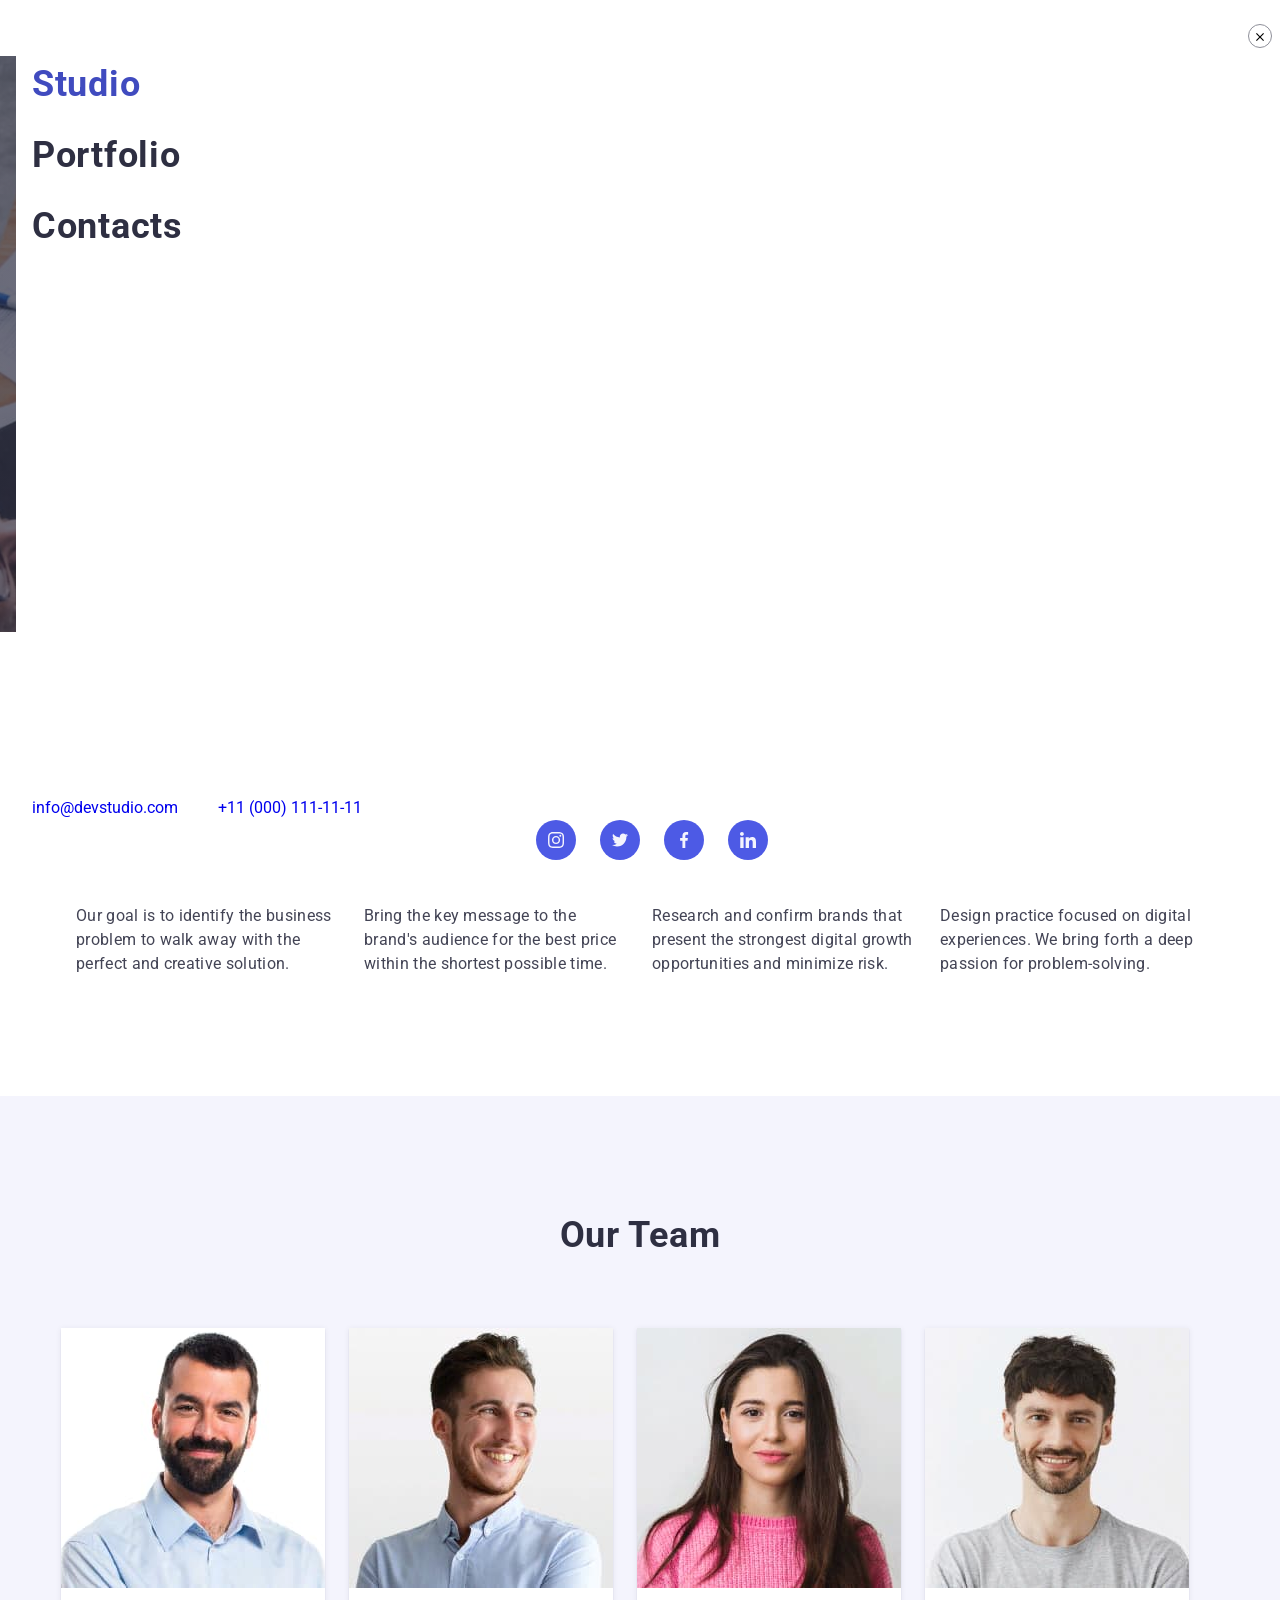
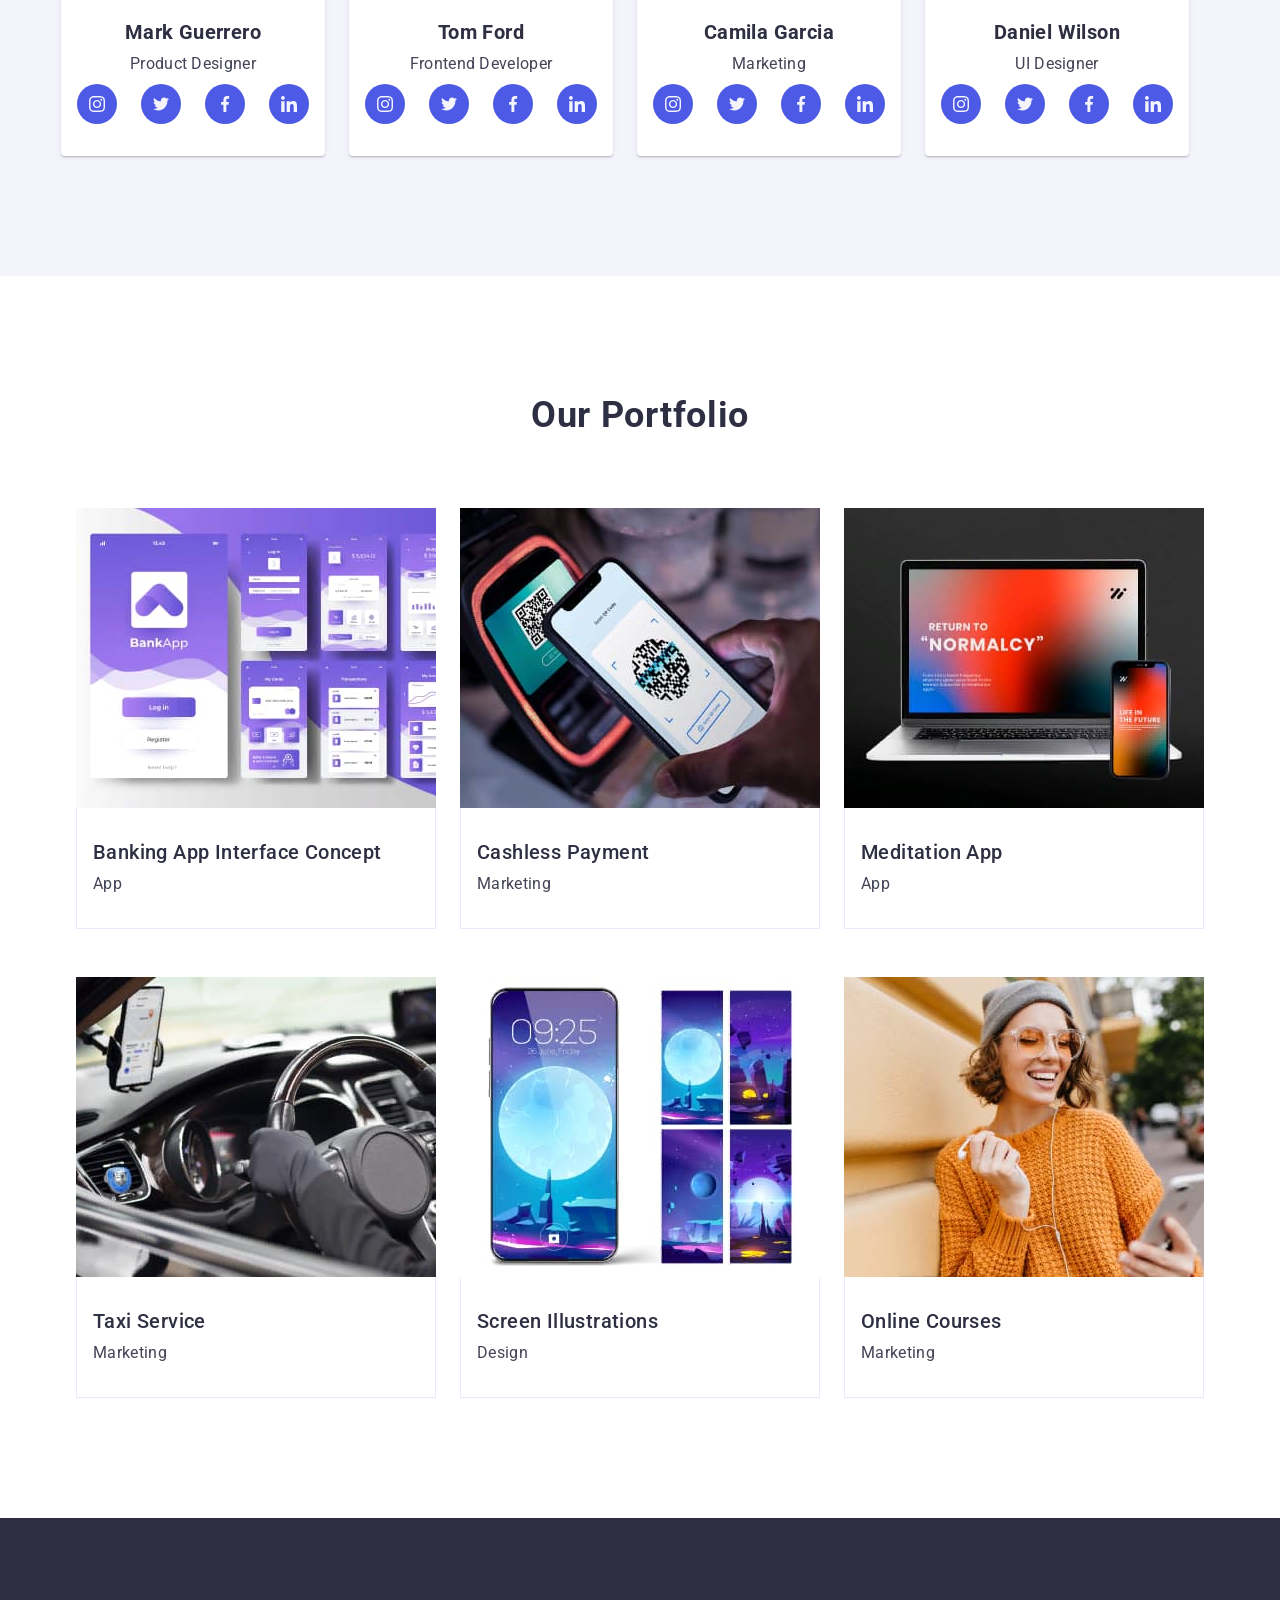
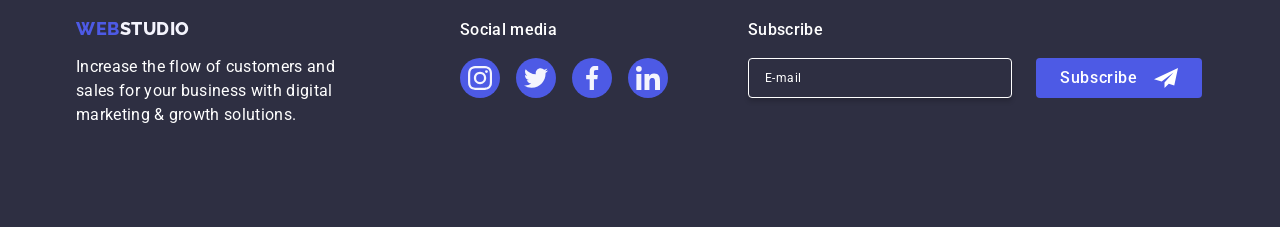
==== index.html @ 40359cd7 "18" ====
<!DOCTYPE html>
<html lang="en">

<head>
  <meta charset="UTF-8" />
  <meta http-equiv="X-UA-Compatible" content="IE=edge" />
  <meta name="viewport" content="width=device-width, initial-scale=1.0" />
  <link rel="preconnect" href="https://fonts.googleapis.com" />
  <link rel="preconnect" href="https://fonts.gstatic.com" crossorigin />
  <link
    href="https://fonts.googleapis.com/css2?family=DM+Sans:ital,wght@0,500;1,500&family=Montserrat:wght@400;700&family=Raleway:wght@800&family=Roboto:wght@400;500;700;900&display=swap"
    rel="stylesheet" />

  <title>Document</title>
  <link rel="stylesheet"
    href="https://cdnjs.cloudflare.com/ajax/libs/modern-normalize/2.0.0/modern-normalize.min.css" />
  <link rel="stylesheet" href="./css/styles.css" />
</head>

<body>
  <header class="header">
      <div class="container header-container">
        <nav class="header-naw">
          <a class="logo-link link" href="./index.html"
            >Web<span class="accent">Studio</span></a
          >
          <ul class="header-list">
            <li class="header-item">
              <a class="header-link link curent" href="./index.html">Studio</a>
            </li>
            <li class="header-item">
              <a class="header-link link" href="#portfolio">Portfolio</a>
            </li>
            <li class="header-item">
              <a class="header-link link" href="">Contacts</a>
            </li>
          </ul>
        </nav>

        <address class="address">
          <ul class="address-list list">
            <li class="adress-item">
              <a class="address-link link" href="mailto:info@devstudio.com"
                >info@devstudio.com</a
              >
            </li>
            <li class="adress-item">
              <a class="address-link link" href="tel:+110001111111"
                >+11 (000) 111-11-11</a
              >
            </li>
          </ul>
        </address>
        <button class="menu-open" type="button">

        <svg class="menu-open-svg" width="18" height="16">
          <use href="./images/icons.svg#menu"></use>
        </svg>

        </button>
      </div>

      <div class="mob-menu">
        <div class="wrap1">
        <button class="menu-close" type="button">
          <svg class="menu-close-svg" width="8" height="8">
            <use href="./images/icons.svg#icon-close"></use>
          </svg>

      </button>
      <nav>
        <ul class="mob-list">
          <li class="mob-item">
            <a class="mob-link link curent" href="./index.html">Studio</a>
          </li>
          <li class="mob-item">
            <a class="mob-link link" href="#portfolio">Portfolio</a>
          </li>
          <li class="mob-item">
            <a class="mob-link link" href="">Contacts</a>
          </li>
        </ul>
      </nav>
      </div>
      <div class="wrap2">
          <ul class="mob-adress-list list">
            <li class="mob-adress-item">
              <a class="mob-address-link link" href="mailto:info@devstudio.com">info@devstudio.com</a>
            </li>
            <li class="mob-adress-item">
              <a class="mob-address-link link" href="tel:+110001111111">+11 (000) 111-11-11</a>
            </li>
          </ul>
          <ul class="team-list-icon">
            <li class="section-three-item">
              <a class="team-item-icon" href="">
                <svg class="team-icon" width="16" height="16">
                  <use href="./images/icons.svg#instagram"></use>
                </svg>
              </a>
            </li>
            <li class="section-three-item">
              <a class="team-item-icon" href="">
                <svg class="team-icon" width="16" height="16">
                  <use href="./images/icons.svg#twitter"></use>
                </svg>
              </a>
            </li>
            <li class="section-three-item">
              <a class="team-item-icon" href="">
                <svg class="team-icon" width="16" height="16">
                  <use href="./images/icons.svg#facebook"></use>
                </svg>
              </a>
            </li>
            <li class="section-three-item">
              <a class="team-item-icon" href="">
                <svg class="team-icon" width="16" height="16">
                  <use href="./images/icons.svg#linkedin"></use>
                </svg>
              </a>
            </li>
          </ul>
          </div>
    </div>
    </header>

    <main class="page">
  <!-- Section1 -->
  <section class="section-one">
        <div class="container">
          <h1 class="title">Effective Solutions for Your Business</h1>
          <button class="button" type="button" data-modal-open>
            Order Service
          </button>
        </div>
      </section>

  <!-- Section2 -->
  <section class="section-two">
    <div class="flex-section-two container">
      <h2 hidden class="visually-hidden">Options</h2>
      <ul class="page-list list">
        <li class="page-item">
          <div class="div-icon">
            <svg class="page-item-icon" width="64" height="64">
              <use href="./images/icons.svg#antenna"></use>
            </svg>
          </div>
          <h3 class="page-subtitle">Strategy</h3>
          <p class="page-text">
            Our goal is to identify the business problem to walk away with
            the perfect and creative solution.
          </p>
        </li>

        <li class="page-item">
          <div class="div-icon">
            <svg class="page-item-icon" width="64" height="64">
              <use href="./images/icons.svg#clock"></use>
            </svg>
          </div>
          <h3 class="page-subtitle">Punctuality</h3>
          <p class="page-text">
            Bring the key message to the brand's audience for the best price
            within the shortest possible time.
          </p>
        </li>
        <li class="page-item">
          <div class="div-icon">
            <svg class="page-item-icon" width="64" height="64">
              <use href="./images/icons.svg#diagram"></use>
            </svg>
          </div>
          <h3 class="page-subtitle">Diligence</h3>
          <p class="page-text">
            Research and confirm brands that present the strongest digital
            growth opportunities and minimize risk.
          </p>
        </li>
        <li class="page-item">
          <div class="div-icon">
            <svg class="page-item-icon" width="64" height="64">
              <use href="./images/icons.svg#astronaut"></use>
            </svg>
          </div>
          <h3 class="page-subtitle">Technologies</h3>
          <p class="page-text">
            Design practice focused on digital experiences. We bring forth a
            deep passion for problem-solving.
          </p>
        </li>
      </ul>
    </div>
  </section>


  <!-- Section3 -->
  <section class="section-three">
    <div class="container section-three-wrap">
      <h2 class="subtitle">Our Team</h2>
      <ul class="team-list list">
        <li class="team-item">
          <img class="team-img" srcset="./images/main-pages/img4.jpg 1x, ./images/main-pages/img4-2x.jpg 2x" src="./images/main-pages/img4.jpg" alt="Mark Guerrero" width="264" height="260" />
          <div class="section-three-div">
            <h3 class="page-subtitle-three">Mark Guerrero</h3>
            <p class="page-text-three">Product Designer</p>
            <ul class="team-list-icon">
              <li class="section-three-item">
                <a class="team-item-icon" href="">
                  <svg class="team-icon" width="16" height="16">
                    <use href="./images/icons.svg#instagram"></use>
                  </svg>
                </a>
              </li>
              <li class="section-three-item">
                <a class="team-item-icon" href="">
                  <svg class="team-icon" width="16" height="16">
                    <use href="./images/icons.svg#twitter"></use>
                  </svg>
                </a>
              </li>
              <li class="section-three-item">
                <a class="team-item-icon" href="">
                  <svg class="team-icon" width="16" height="16">
                    <use href="./images/icons.svg#facebook"></use>
                  </svg>
                </a>
              </li>
              <li class="section-three-item">
                <a class="team-item-icon" href="">
                  <svg class="team-icon" width="16" height="16">
                    <use href="./images/icons.svg#linkedin"></use>
                  </svg>
                </a>
              </li>
            </ul>
          </div>
        </li>
        <li class="team-item">
          <img class="team-img" srcset="./images/main-pages/img5.jpg 1x, ./images/main-pages/img5-2x.jpg 2x" src="./images/main-pages/img5.jpg" alt="Tom Ford" width="264" height="260" />
          <div class="section-three-div">
            <h3 class="page-subtitle-three">Tom Ford</h3>
            <p class="page-text-three">Frontend Developer</p>
            <ul class="team-list-icon">
              <li class="section-three-item">
                <a class="team-item-icon" href="">
                  <svg class="team-icon" width="16" height="16">
                    <use href="./images/icons.svg#instagram"></use>
                  </svg>
                </a>
              </li>
              <li class="section-three-item">
                <a class="team-item-icon" href="">
                  <svg class="team-icon" width="16" height="16">
                    <use href="./images/icons.svg#twitter"></use>
                  </svg>
                </a>
              </li>
              <li class="section-three-item">
                <a class="team-item-icon" href="">
                  <svg class="team-icon" width="16" height="16">
                    <use href="./images/icons.svg#facebook"></use>
                  </svg>
                </a>
              </li>
              <li class="section-three-item">
                <a class="team-item-icon" href="">
                  <svg class="team-icon" width="16" height="16">
                    <use href="./images/icons.svg#linkedin"></use>
                  </svg>
                </a>
              </li>
            </ul>
          </div>
        </li>
        <li class="team-item">
          <img class="team-img" srcset="./images/main-pages/img6.jpg 1x, ./images/main-pages/img6-2x.jpg 2x" src="./images/main-pages/img6.jpg" alt="Camila Garcia" width="264" height="260" />
          <div class="section-three-div">
            <h3 class="page-subtitle-three">Camila Garcia</h3>
            <p class="page-text-three">Marketing</p>
            <ul class="team-list-icon">
              <li class="section-three-item">
                <a class="team-item-icon" href="">
                  <svg class="team-icon" width="16" height="16">
                    <use href="./images/icons.svg#instagram"></use>
                  </svg>
                </a>
              </li>
              <li class="section-three-item">
                <a class="team-item-icon" href="">
                  <svg class="team-icon" width="16" height="16">
                    <use href="./images/icons.svg#twitter"></use>
                  </svg>
                </a>
              </li>
              <li class="section-three-item">
                <a class="team-item-icon" href="">
                  <svg class="team-icon" width="16" height="16">
                    <use href="./images/icons.svg#facebook"></use>
                  </svg>
                </a>
              </li>
              <li class="section-three-item">
                <a class="team-item-icon" href="">
                  <svg class="team-icon" width="16" height="16">
                    <use href="./images/icons.svg#linkedin"></use>
                  </svg>
                </a>
              </li>
            </ul>
          </div>
        </li>
        <li class="team-item">
          <img class="team-img" srcset="./images/main-pages/img7.jpg 1x, ./images/main-pages/img7-2x.jpg 2x" src="./images/main-pages/img7.jpg" alt="Daniel Wilson" width="264" height="260" />
          <div class="section-three-div">
            <h3 class="page-subtitle-three">Daniel Wilson</h3>
            <p class="page-text-three">UI Designer</p>
            <ul class="team-list-icon">
              <li class="section-three-item">
                <a class="team-item-icon" href="">
                  <svg class="team-icon" width="16" height="16">
                    <use href="./images/icons.svg#instagram"></use>
                  </svg>
                </a>
              </li>
              <li class="section-three-item">
                <a class="team-item-icon" href="">
                  <svg class="team-icon" width="16" height="16">
                    <use href="./images/icons.svg#twitter"></use>
                  </svg>
                </a>
              </li>
              <li class="section-three-item">
                <a class="team-item-icon" href="">
                  <svg class="team-icon" width="16" height="16">
                    <use href="./images/icons.svg#facebook"></use>
                  </svg>
                </a>
              </li>
              <li class="section-three-item">
                <a class="team-item-icon" href="">
                  <svg class="team-icon" width="16" height="16">
                    <use href="./images/icons.svg#linkedin"></use>
                  </svg>
                </a>
              </li>
            </ul>
          </div>
        </li>
      </ul>
    </div>
  </section>


  <!-- Section4 -->
  <section id="portfolio" class="section-portfolio">
        <div class="container">
          <h1 class="subtitle">Our Portfolio</h1>
    
      
          <ul class="portfolio-list list">
            <li class="portfolio-item">
              <a class="portfolio-link link" href="">
                <div class="box">
                  <picture>
                    <source media="(min-width: 1158px)" srcset="./images/portfolio/img1.jpg 1x, ./images/portfolio/img1-2x.jpg 2x" />
                    <source media="(min-width: 768px)" srcset="./images/portfolio/img1-tab.jpg 1x, ./images/portfolio/img1-tab-2x.jpg 2x" />
                    <source media="(max-width: 767px)" srcset="./images/portfolio/img1-mob.jpg 1x, ./images/portfolio/img1-mob-2x.jpg 2x" />
                  <img src="./images/portfolio/img1.jpg" alt="BankApp" width="360" />
                  </picture>
                  <p class="overlay-text">
                    14 Stylish and User-Friendly App Design Concepts · Task
                    Manager App · Calorie Tracker App · Exotic Fruit Ecommerce
                    App · Cloud Storage App
                  </p>
                </div>
                <div class="subtitle-text">
                  <h2 class="portfolio-subtitle">
                    Banking App Interface Concept
                  </h2>
                  <p class="portfolio-text">App</p>
                </div>
              </a>
            </li>
      
            <li class="portfolio-item">
              <a class="portfolio-link link" href="">
                <div class="box">
                  <picture>
                    <source media="(min-width: 1158px)" srcset="./images/portfolio/img2.jpg 1x, ./images/portfolio/img2-2x.jpg 2x" />
                    <source media="(min-width: 768px)"
                      srcset="./images/portfolio/img2-tab.jpg 1x, ./images/portfolio/img2-tab-2x.jpg 2x" />
                    <source media="(max-width: 767px)"
                      srcset="./images/portfolio/img2-mob.jpg 1x, ./images/portfolio/img2-mob-2x.jpg 2x" />
                    <img src="./images/portfolio/img2.jpg" alt="Cashless Payment" width="360" />
                  </picture>
                  
      
                  <p class="overlay-text">
                    14 Stylish and User-Friendly App Design Concepts · Task
                    Manager App · Calorie Tracker App · Exotic Fruit Ecommerce
                    App · Cloud Storage App
                  </p>
                </div>
                <div class="subtitle-text">
                  <h2 class="portfolio-subtitle">Cashless Payment</h2>
                  <p class="portfolio-text">Marketing</p>
                </div>
              </a>
            </li>
            <li class="portfolio-item">
              <a class="portfolio-link link" href="">
                <div class="box">
                  <picture>
                    <source media="(min-width: 1158px)" srcset="./images/portfolio/img3.jpg 1x, ./images/portfolio/img3-2x.jpg 2x" />
                    <source media="(min-width: 768px)"
                      srcset="./images/portfolio/img3-tab.jpg 1x, ./images/portfolio/img3-tab-2x.jpg 2x" />
                    <source media="(max-width: 767px)"
                      srcset="./images/portfolio/img3-mob.jpg 1x, ./images/portfolio/img3-mob-2x.jpg 2x" />
                    <img src="./images/portfolio/img3.jpg" alt="Meditation App" width="360" />
                  </picture>
                
      
                  <p class="overlay-text">
                    14 Stylish and User-Friendly App Design Concepts · Task
                    Manager App · Calorie Tracker App · Exotic Fruit Ecommerce
                    App · Cloud Storage App
                  </p>
                </div>
                <div class="subtitle-text">
                  <h2 class="portfolio-subtitle">Meditation App</h2>
                  <p class="portfolio-text">App</p>
                </div>
              </a>
            </li>
            <li class="portfolio-item">
              <a class="portfolio-link link" href="">
                <div class="box">
                              <picture>
                                <source media="(min-width: 1158px)" srcset="./images/portfolio/img4.jpg 1x, ./images/portfolio/img4-2x.jpg 2x" />
                                <source media="(min-width: 768px)"
                                  srcset="./images/portfolio/img4-tab.jpg 1x, ./images/portfolio/img4-tab-2x.jpg 2x" />
                                <source media="(max-width: 767px)"
                                  srcset="./images/portfolio/img4-mob.jpg 1x, ./images/portfolio/img4-mob-2x.jpg 2x" />
                                <img src="./images/portfolio/img4.jpg" alt="hands on the steering wheel" width="360" />
                              </picture>
                  
      
                  <p class="overlay-text">
                    14 Stylish and User-Friendly App Design Concepts · Task
                    Manager App · Calorie Tracker App · Exotic Fruit Ecommerce
                    App · Cloud Storage App
                  </p>
                </div>
                <div class="subtitle-text">
                  <h2 class="portfolio-subtitle">Taxi Service</h2>
                  <p class="portfolio-text">Marketing</p>
                </div>
              </a>
            </li>
            <li class="portfolio-item">
              <a class="portfolio-link link" href="">
                <div class="box">
                          <picture>
                            <source media="(min-width: 1158px)" srcset="./images/portfolio/img5.jpg 1x, ./images/portfolio/img5-2x.jpg 2x" />
                            <source media="(min-width: 768px)"
                              srcset="./images/portfolio/img5-tab.jpg 1x, ./images/portfolio/img5-tab-2x.jpg 2x" />
                            <source media="(max-width: 767px)"
                              srcset="./images/portfolio/img5-mob.jpg 1x, ./images/portfolio/img5-mob-2x.jpg 2x" />
                            <img src="./images/portfolio/img5.jpg" alt="phone screen" width="360" />
                          </picture>
                  
      
                  <p class="overlay-text">
                    14 Stylish and User-Friendly App Design Concepts · Task
                    Manager App · Calorie Tracker App · Exotic Fruit Ecommerce
                    App · Cloud Storage App
                  </p>
                </div>
                <div class="subtitle-text">
                  <h2 class="portfolio-subtitle">Screen Illustrations</h2>
                  <p class="portfolio-text">Design</p>
                </div>
              </a>
            </li>
            <li class="portfolio-item">
              <a class="portfolio-link link" href="">
                <div class="box">
                              <picture>
                                <source media="(min-width: 1158px)" srcset="./images/portfolio/img6.jpg 1x, ./images/portfolio/img6-2x.jpg 2x" />
                                <source media="(min-width: 768px)"
                                  srcset="./images/portfolio/img6-tab.jpg 1x, ./images/portfolio/img6-tab-2x.jpg 2x" />
                                <source media="(max-width: 767px)"
                                  srcset="./images/portfolio/img6-mob.jpg 1x, ./images/portfolio/img6-mob-2x.jpg 2x" />
                                <img src="./images/portfolio/img6.jpg" alt="girl" width="360" />
                              </picture>
                 
      
                  <p class="overlay-text">
                    14 Stylish and User-Friendly App Design Concepts · Task
                    Manager App · Calorie Tracker App · Exotic Fruit Ecommerce
                    App · Cloud Storage App
                  </p>
                </div>
                <div class="subtitle-text">
                  <h2 class="portfolio-subtitle">Online Courses</h2>
                  <p class="portfolio-text">Marketing</p>
                </div>
              </a>
            </li>
          </ul>
        </div>
      </section>
    </main>

    <footer class="footer">
      <div class="container footer-flex">
        <div class="footer-logo">
          <a class="footer-link link" href="./index.html"
            >Web<span class="footer-studio">Studio</span></a
          >
          <p class="footer-text">
            Increase the flow of customers and sales for your business with
            digital marketing & growth solutions.
          </p>
        </div>

        <div class="footer-div">
          <p class="footer-text-social">Social media</p>

          <ul class="team-list-icon gap">
            <li class="link-icon">
              <a class="footer-icon" href="">
                <svg class="team-icon" width="24" height="24">
                  <use href="./images/icons.svg#instagram"></use>
                </svg>
              </a>
            </li>
            <li class="link-icon">
              <a class="footer-icon" href="">
                <svg class="team-icon" width="24" height="24">
                  <use href="./images/icons.svg#twitter"></use>
                </svg>
              </a>
            </li>
            <li class="link-icon">
              <a class="footer-icon" href="">
                <svg class="team-icon" width="24" height="24">
                  <use href="./images/icons.svg#facebook"></use>
                </svg>
              </a>
            </li>
            <li class="link-icon">
              <a class="footer-icon" href="">
                <svg class="team-icon" width="24" height="24">
                  <use href="./images/icons.svg#linkedin"></use>
                </svg>
              </a>
            </li>
          </ul>
        </div>

        <div class="footer-div-form">
          <p class="footer-text-form">Subscribe</p>
          <form class="footer-form">
            <label class="footer-label">
              <input
                class="footer-input"
                type="email"
                name="footer-name"
                placeholder="E-mail"
              />
            </label>
            <button class="footer-button" type="submit">
              Subscribe
              <svg class="footer-svg" width="24" height="24">
                <use href="./images/icons.svg#icon-frame"></use>
              </svg>
            </button>
          </form>
        </div>
      </div>
    </footer>

  <!-- Modal window -->
  <div class="backdrop is-hidden" data-modal>
      <div class="modal">
        <button type="button" class="modal-btn" data-modal-close>
          <svg class="modal-icon" width="8" height="8">
            <use href="./images/icons.svg#icon-close"></use>
          </svg>
        </button>
        <p class="modal-title">Leave your contacts and we will call you back</p>

        <form class="modal-form" name="feedback-form" autocomplete="off">
          <div class="modal-field">
            <label class="form-label" for="user-name">Name</label>
            <div class="input-wrap">
              <input
                class="form-input"
                type="text"
                name="user-name"
                id="user-name"
              />
              <svg class="modal-svg" width="18" height="24">
                <use href="./images/icons.svg#icon-person"></use>
              </svg>
            </div>
          </div>

          <div class="modal-field">
            <label class="form-label" for="phone">Phone</label>
            <div class="input-wrap">
              <input class="form-input" type="tel" name="phone" id="phone" />
              <svg class="modal-svg" width="18" height="24">
                <use href="./images/icons.svg#icon-phone"></use>
              </svg>
            </div>
          </div>

          <div class="modal-field">
            <label class="form-label" for="email">Email</label>
            <div class="input-wrap">
              <input class="form-input" type="email" name="email" id="email" />
              <svg class="modal-svg" width="18" height="24">
                <use href="./images/icons.svg#icon-email"></use>
              </svg>
            </div>
          </div>

          <div class="modal-field-comment">
            <label class="form-label" for="user-comment">Comment</label>
            <textarea
              class="modal-comment"
              name="user-comment"
              placeholder="Text input"
              id="user-comment"
            ></textarea>
          </div>

          <div class="modal-field-checkbox">
            <input
              class="input-check visually-hidden"
              type="checkbox"
              name="user-privacy"
              id="user-privacy"
              value="true"
            />
            <label class="form-label" for="user-privacy">
              <span class="span-check">
                <svg class="icon-click" width="10" height="8">
                  <use href="./images/icons.svg#check"></use>
                </svg>
              </span>
              I accept the terms and conditions of the
              <a class="modal-check-link" href=""> Privacy Policy</a></label
            >
          </div>

          <button class="button-form" type="submit">Send</button>
        </form>
      </div>
    </div>
    <script src="./js/modal.js"></script>
  </body>
</html>
---- css/styles.css ----
*,
*::before,
*::after {
  box-sizing: border-box;
}

body {
  font-family: Roboto, sans-serif;
  size: 16px;
  line-height: 24px;
  letter-spacing: 2%;
  color: #434455;
  background-color: #ffffff;

}

:root {
  --primary-font: Roboto, sans-serif;
  --primary-color: #434455;
  --logo-color: #4d5ae5;
  --accent-color: #2e2f42;
  --hover-color: #404bbf;
  --white-color: #ffffff;
  --footer-color: #f4f4fd;
  --icon-color: #8e8f99;
  --green-color: #31d0aa;
  --modal-color: #fcfcfc;
  --btn-color: #e7e9fc;
  --white: #ffffff;
}

.link {
  text-decoration: none;
}

.list {
  display: flex;
  gap: 40px;
  list-style: none;
}

h1,
h2,
h3,
h4,
h5,
h6,
p {
  margin: 0;
}

ul,
ol {
  margin: 0;
  padding: 0;
}

img {
  display: block;
  height: auto;
  max-width: 100%;
}

button {
  cursor: pointer;
  font-family: inherit;
  color: currentColor;
}

input {
  font-family: inherit;
}

.container {
  width: 100%;
  max-width: 320px;
  margin: 0 auto;
  padding: 0 16px;
}

/* Header */

.header {
  /* border-bottom: 1px solid #e7e9fc;
  box-shadow: 0px 1px 6px 0px rgba(46, 47, 66, 0.08),
    0px 1px 1px 0px rgba(46, 47, 66, 0.16),
    0px 2px 1px 0px rgba(46, 47, 66, 0.08); */
    padding: 16px;
}

.header-container {
  display: flex;
  align-items: center;
  padding: 24 0;
}

.header-naw {
  display: flex;
  align-items: center;
}
.header-list {
  /* display: flex;
  gap: 40px; */
 display: none;
}
.logo-link {
  font-family: "Raleway", sans-serif;
  font-style: normal;
  font-weight: 800;
  font-size: 18px;
  line-height: 1.17;

  letter-spacing: 0.03em;
  text-transform: uppercase;

  color: var(--logo-color);
  margin-right: 76px;
}

.accent {
  color: var(--accent-color);
}



.header-item {
  font-style: normal;
  font-weight: 500;
  font-size: 16px;
  line-height: 1.5;

  color: var(--accent-color);
}

.header-link.curent {
  color: var(--hover-color);
  position: relative;
}

.curent::after {
  position: absolute;

  content: "";
  /* display: block; */
  display: none;
  left: 0;
  bottom: -1px;
  width: 100%;
  height: 4px;
  background-color: var(--hover-color);
  border-radius: 2px;

  margin-top: 20px;
}

.header-link {
  display: block;
  text-decoration: none;
  color: var(--accent-color);
  letter-spacing: 0.02em;
  padding: 24px 0;
  transition: color 250ms cubic-bezier(0.4, 0, 0.2, 1);
}

.header-link:hover,
.header-link:focus {
  color: var(--hover-color);
}

.address {
  font-style: normal;
  margin-left: auto;
}

.address-list {
  /* display: flex; */
  align-items: center;
  gap: 40px;
  display: none;
}

.address-item {
  font-weight: 400;
  font-size: 16px;
  line-height: 24px;

  letter-spacing: 0.02em;

  color: var(--primary-color);
}

.address-link {
  color: var(--primary-color);
  letter-spacing: 0.02em;
  transition: color 250ms cubic-bezier(0.4, 0, 0.2, 1);
}

.address-link:hover,
.address-link:focus {
  color: var(--hover-color);
  cubic-bezier: (0.4, 0, 0.2, 1);
}

.menu-open {

  border: none;
  background-color: transparent;
  width: 24px;
  height: 24px;
}
.menu-close {
width: 24px;
  height: 24px;
  background-color: inherit;
  border: 1px solid var(--icon-color);
  border-radius: 50%;
  display: flex;
  align-items: center;
  justify-content: center;
  display: block;
  margin-left: auto;
  margin-bottom: 24px;
}
.menu-open-svg {
  fill: var(--accent-color);
}
.menu-close-svg {

}
.mob-menu {
width: 100%;
height: 100%;
position: fixed;
top: 0;
z-index: 1;
background-color: var(--white);
padding: 24px 24px 40px 16px;
display: flex;
flex-direction: column;
justify-content: space-between;
/* opacity: 0;
visibility: hidden;
pointer-events: none; */
}

.mob-list {
  list-style: none;
}

.mob-item:not(:last-child) {
  margin-bottom: 40px;
}
.mob-item:first-child .mob-link {
  color: var(--hover-color);
}

.mob-link {
  font-weight: 700;
    font-size: 36px;
    line-height: 1,11;
    letter-spacing: 0.02em;
    color: var(--accent-color);
}
.wrap1 {

}
.wrap2 {
  
}
.mob-adress-list {}


.mob-adress-item {}

.mob-address-link {}

/* Main */
.page {}

/* Section1 */
.section-one {
  background: var(--accent-color);
  padding: 72px 0;
  background-image: linear-gradient(rgba(46, 47, 66, 0.7),
      rgba(46, 47, 66, 0.7)),
    url(../images/main-pages/hero-tel.jpg);
  max-width: 320px;
  background-position: center;
  background-size: cover;
  background-repeat: no-repeat;
  margin: 0 auto;
}
@media screen and (min-resolution: 2x), (-webkit-min-device-pixel-ratio: 2x) {
  .section-one {
  background-image: linear-gradient(rgba(46, 47, 66, 0.7),
        rgba(46, 47, 66, 0.7)),
      url(../images/main-pages/hero-tel-2x.jpg);}
}

.title {
  font-style: normal;
  font-weight: 700;
  font-size: 36px;
  line-height: 1.11;
  text-align: center;
  letter-spacing: 0.02em;
  color: var(--white-color);
  max-width: 216px;
  margin: 0 auto;
  margin-bottom: 72px;
}

.button {
  font-family: Roboto, sans-serif;
  background: var(--logo-color);
  font-weight: 500;
  color: var(--white-color);
  font-size: 16px;
  line-height: 24px;
  letter-spacing: 0.04em;
  cursor: pointer;
  display: block;
  margin: 0 auto;
  min-width: 169px;
  height: 56px;
  border: none;
  border-radius: 4px;
  transition: background-color 250ms cubic-bezier(0.4, 0, 0.2, 1);
}

.button:hover,
.button:focus {
  background: var(--hover-color);
  cubic-bezier: (0.4, 0, 0.2, 1);
}

/* Section2 */

.section-two {
  padding: 96px 0;
}

.flex-section-two {
  display: flex;
  gap: 24px;
}

.page-list {
 
  gap: 72px;
  flex-wrap: wrap;
}

.page-item {
  width: 100%;
  border-radius: 0px 0px 4px 4px;
}

.page-item-icon {}

.div-icon {
  display: none;
  justify-content: center;
  align-items: center;
  background-color: var(--footer-color);
  width: 264px;
  height: 112px;
  border-radius: 4px;
  margin-bottom: 8px;
}

.page-subtitle {

  font-style: normal;
text-align: center;
  font-weight: 700;
    font-size: 36px;
    line-height: 1.11;
  letter-spacing: 0.02em;
  color: var(--accent-color);
  margin-bottom: 8px;
}

.page-text {
  font-style: normal;
  font-weight: 400;
  font-size: 16px;
  line-height: 24px;
  letter-spacing: 0.02em;
  color: var(--primary-color);
}

/* Section3 */

.subtitle {
  font-style: normal;
  font-weight: 700;
  font-size: 36px;
  line-height: 1.11;

  text-align: center;
  letter-spacing: 0.02em;
  text-transform: capitalize;

  color: var(--accent-color);
  margin-bottom: 72px;
}

.page-subtitle-three {
  font-style: normal;
  j font-weight: 500;
  font-size: 20px;
  line-height: 24px;

  letter-spacing: 0.02em;
  text-align: center;
  color: var(--accent-color);
  margin-bottom: 8px;
}
.section-three {
background-color: var(--footer-color);
}
.section-three-wrap {
  padding: 96px 28px;
}

.team-list {
  display: flex;
  gap: 72px;
  flex-wrap: wrap;
}

.team-item {
 width: 100%;
  background-color: var(--white-color);
  border-radius: 0px 0px 4px 4px;
  box-shadow: 0px 2px 1px 0px rgba(46, 47, 66, 0.08),
    0px 1px 1px 0px rgba(46, 47, 66, 0.16),
    0px 1px 6px 0px rgba(46, 47, 66, 0.08);
}

.team-img {
  max-width: 100%;
}

.section-three-item {
  width: 40px;
  height: 40px;
}

.team-list-icon {
  list-style: none;
  display: flex;
  gap: 24px;
  justify-content: center;
}

.team-item-icon {
  width: 100%;
  height: 100%;
  background-color: var(--logo-color);
  border-radius: 50%;
  display: flex;
  justify-content: center;
  align-items: center;
  transition: background-color 250ms cubic-bezier(0.4, 0, 0.2, 1);
}

.team-item-icon:hover,
.team-item-icon:focus {
  background-color: var(--hover-color);
}

.section-three-div {
  padding: 32px 16px;
}

.team-icon {
  fill: var(--footer-color);
}

.page-text-three {
  font-style: normal;
  font-weight: 400;
  font-size: 16px;
  line-height: 24px;
  margin-bottom: 8px;
  letter-spacing: 0.02em;

  color: var(--primary-color);
  text-align: center;
}


/* Section4 */
.section-portfolio {
    padding-top: 96px;
      padding-bottom: 96px;
}



.button-item:hover,
.button-item:focus {
  box-shadow: 0px 2px 2px 0px rgba(0, 0, 0, 0.12),
    0px 2px 1px 0px rgba(0, 0, 0, 0.08), 0px 3px 1px 0px rgba(0, 0, 0, 0.1);
  cubic-bezier: (0.4, 0, 0.2, 1);
}



.portfolio-list {
  display: flex;
  flex-wrap: wrap;
  flex-direction: column;
  gap: 48px;
}

.portfolio-item {
  position: relative;
}

.portfolio-item:hover,
.portfolio-item:focus {
  box-shadow: 0px 2px 1px 0px rgba(46, 47, 66, 0.08),
    0px 1px 1px 0px rgba(46, 47, 66, 0.16),
    0px 1px 6px 0px rgba(46, 47, 66, 0.08);
  cubic-bezier: (0.4, 0, 0.2, 1);
}

.portfolio-link {
  display: block;
  transition: box-shadow 250ms cubic-bezier(0.4, 0, 0.2, 1);
}

.portfolio-link:hover,
.portfolio-link:focus {
  box-shadow: 0px 1px 6px rgba(46, 47, 66, 0.08),
    0px 1px 1px rgba(46, 47, 66, 0.16), 0px 2px 1px rgba(46, 47, 66, 0.08);
}

.portfolio-link:hover .overlay-text,
.portfolio-link:focus .overlay-text {
  transform: translateY(0%);
}

.portfolio-subtitle {
  font-weight: 500;
  font-size: 20px;
  line-height: 1.2;
  margin-bottom: 8px;
  letter-spacing: 0.02em;
  color: var(--accent-color);
}

.portfolio-text {
  font-weight: 400;
  font-size: 16px;
  line-height: 1.5;
  color: var(--primary-color);

  letter-spacing: 0.02em;
}




.subtitle-text {
  padding: 32px 16px;
  border: 1px solid #e7e9fc;
  border-top: none;
}



.box {
  position: relative;
  overflow: hidden;
  width: 360px;
  height: 300px;
}

.overlay-text {
  font-style: normal;
  font-size: 16px;
  font-weight: 400;
  line-height: 1.5;
  letter-spacing: 0.02em;
  color: var(--footer-color);

  top: 0;
  padding: 40px 32px;
  background-color: var(--logo-color);
  height: 100%;
  width: 100%;
  transform: translateY(100%);
  transition: transform 250ms cubic-bezier(0.4, 0, 0.2, 1);
  position: absolute;
  top: 0;
  left: 0;
  transition: transform 250ms cubic-bezier(0.4, 0, 0.2, 1);
  transform: translateY(100%);

  background-color: var(--logo-color);
}

/* Footer */
.footer {
  background-color: var(--accent-color);
  padding: 100px 0;
}

.footer-link {
  font-family: "Raleway", sans-serif;
  font-style: normal;
  font-weight: 800;
  font-size: 18px;
  line-height: 1.17;

  letter-spacing: 0.03em;
  text-transform: uppercase;

  color: var(--logo-color);
  display: inline-block;
  margin-bottom: 16px;
}

.footer-studio {
  color: var(--footer-color);
}

.footer-text {
  font-style: normal;
  font-weight: 400;
  font-size: 16px;
  line-height: 1.5;
  letter-spacing: 0.02em;
  color: var(--white);
  max-width: 264px;
}

.footer-text-social {
  font-weight: 500;
  line-height: 1.5;
  letter-spacing: 0.02em;
  color: var(--white);
  margin-bottom: 16px;
}

.footer-flex {
  display: flex;

  align-items: baseline;
}

.gap {
  gap: 16px;
}

.footer-icon {
  width: 100%;
  height: 100%;
  background-color: var(--logo-color);
  border-radius: 50%;
  display: flex;
  justify-content: center;
  align-items: center;
  transition: background-color 250ms cubic-bezier(0.4, 0, 0.2, 1);
}

.footer-icon:hover,
.footer-icon:focus {
  background-color: var(--green-color);
}

.footer-logo {
  margin-right: 120px;
}

.footer-div {
  margin-right: 80px;

}

.link-icon {
  transition: background-color 250ms cubic-bezier(0.4, 0, 0.2, 1);
  width: 40px;
  height: 40px;
}

.icon-hover:hover,
.icon-hover:focus {
  background-color: var(--green-color);
}

.footer-div-form {}

.footer-text-form {
  color: var(--white-color);
  font-weight: 500;
  line-height: 1.5;
  letter-spacing: 0.02em;
  margin-bottom: 16px;
}

.wrapper {
  display: flex;
  gap: 24px;
}

.footer-form {
  display: flex;
  gap: 24px;
}

.footer-input {
  width: 264px;
  height: 40px;
  padding: 8px 16px;
  border-radius: 4px;
  border: 1px solid var(--white-color);
  box-shadow: 0px 4px 4px 0px rgba(0, 0, 0, 0.15);
  background-color: transparent;
  font-size: 12px;
  line-height: 1.5;
  letter-spacing: 0.04em;
  color: var(--white);
}

.footer-input::placeholder {
  font-size: 12px;
  line-height: 2;
  letter-spacing: 0.04em;
  color: var(--white);
}

.footer-button {
  display: flex;
  align-items: center;
  justify-content: center;
  min-width: 165px;
  height: 40px;
  padding: 8px 24px;
  color: var(--white-color);
  font-weight: 500;
  line-height: 1.5;
  letter-spacing: 0.04em;
  background-color: var(--logo-color);
  border-radius: 4px;
  border: none;
  transition: background-color 250ms cubic-bezier(0.4, 0, 0.2, 1);
  }
  
  .footer-button:hover,
  .footer-button:focus {
    background: var(--hover-color);
    cubic-bezier: (0.4, 0, 0.2, 1);
  }

.footer-svg {
  fill: var(--white-color);
  margin-left: 16px;
}


/* MODAL STYLES */
.backdrop {
  position: fixed;
  top: 0;
  left: 0;
  width: 100%;
  height: 100%;
  background-color: rgba(46, 47, 66, 0.4);
  transition: opacity 250ms cubic-bezier(0.4, 0, 0.2, 1),
    visibility 250ms cubic-bezier(0.4, 0, 0.2, 1);
}

.modal {
  width: 408px;

  border-radius: 4px;
  background-color: var(--modal-color);
  box-shadow: 0px 2px 1px 0px rgba(0, 0, 0, 0.2),
    0px 1px 3px 0px rgba(0, 0, 0, 0.12), 0px 1px 1px 0px rgba(0, 0, 0, 0.14);

  position: absolute;
  top: 50%;
  left: 50%;
  transform: translateX(-50%) translateY(-50%);
  min-height: 584px;
  transition: transform 250ms cubic-bezier(0.4, 0, 0.2, 1);
  padding-top: 72px;
  padding-left: 24px;
  padding-right: 24px;
  padding-bottom: 24px;
}

.modal-btn {
  position: absolute;
  top: 24px;
  right: 24px;
  width: 24px;
  height: 24px;
  border-color: var(--btn-color);
  border-radius: 50%;
  border: none;
  padding: 0;
  display: flex;
  align-items: center;
  justify-content: center;
  background-color: var(--btn-color);
  border: 1px solid rgba(0, 0, 0, 0.1);
  transition: background-color 250ms cubic-bezier(0.4, 0, 0.2, 1),
    border 250ms cubic-bezier(0.4, 0, 0.2, 1);
}

.modal-btn:hover,
.modal-btn:focus {
  background-color: var(--hover-color);
  border: none;
  fill: #ffffff;
}

.modal-icon {
  transition: fill 250ms cubic-bezier(0.4, 0, 0.2, 1);
}

.is-hidden {
  opacity: 0;
  visibility: hidden;
  pointer-events: none;
}

.modal-title {
  color: var(--accent-color);
  text-align: center;
  font-weight: 500;
  line-height: 1.5;
  letter-spacing: 0.02em;
  margin-bottom: 16px;
}

.modal-form {
  width: 360px;
  min-height: 336px;
}


.modal-field:focus {
  border-color: var(--logo-color);
}

.modal-field:focus-within .modal-svg {
  fill: var(--logo-color);
}

.form-label {
  color: var(--icon-color);
  font-size: 12px;
  display: block;
  line-height: 1.17;
  letter-spacing: 0.04em;
}

.form-input {
  background-color: transparent;
  width: 100%;
  height: 40px;
  border-radius: 4px;
  border: 1px solid rgba(46, 47, 66, 0.4);
  font-size: 12px;
  color: var(--accent-color, rgba(46, 47, 66, 0.4));
  padding-left: 38px;
  outline: transparent;
  transition: border-color 250ms cubic-bezier(0.4, 0, 0.2, 1);
}

.form-input:focus {
  border-color: var(--logo-color);
}

.input-wrap {
  position: relative;
}

.modal-svg {
  fill: var(--accent-color);
  transition: fill 250ms cubic-bezier(0.4, 0, 0.2, 1);
  position: absolute;
  left: 16px;
  top: 50%;
  transform: translateY(-50%);
}

.modal-field {
  margin-bottom: 8px;
}

.modal-field-comment {
  margin-bottom: 16px;
}

.modal-field-checkbox {
  margin-bottom: 24px;
}

.modal-comment {
  line-height: 1.17;
  letter-spacing: 0.04em;
  color: rgba(46, 47, 66, 0.4);
  border-color: transparent;
  width: 100%;
  height: 120px;
  border-radius: 4px;
  border: 1px solid rgba(46, 47, 66, 0.4);
  font-size: 12px;
  padding: 8px 16px;
  resize: none;
  background-color: transparent;
  outline: transparent;
  transition: border-color 250ms cubic-bezier(0.4, 0, 0.2, 1);
}

.modal-comment:focus {
  border-color: var(--logo-color);
}

.icon-click {
 
}

.visually-hidden {
  position:absolute;
  width: 1px;
  height: 1px;
  padding: 0;
  margin: -1px;
  overflow: hidden;
  clip: rect(0, 0, 0, 0);
  white-space: nowrap
  border: 0;
}


.input-check:checked + .form-label .span-check {
  fill: var(--icon-color);
}
.modal-check-text {
  color: var(--icon-color);
  font-size: 12px;
  line-height: 1.17;
  letter-spacing: 0.04em;
}

.modal-check-text span {
  width: 16px;
  height: 16px;
  stroke-width: 1px;
}

.modal-check-link {
  color: var(--logo-color);
}

.icon-check {
  fill: var(--hover-color);
  stroke-width: 1px;
  stroke: var(--hover-color);
}

.button-form {
  min-width: 169px;
  height: 56px;
  color: var(--white-color);
  text-align: center;
  font-weight: 500;
  line-height: 1.5;
  letter-spacing: 0.04em;
  padding: 16px 32px;
  border: none;
  border-radius: 4px;
  background-color: var(--logo-color);
  box-shadow: 0px 4px 4px 0px rgba(0, 0, 0, 0.15);
  display: block;
  margin: 0 auto;
  transition: background-color 250ms cubic-bezier(0.4, 0, 0.2, 1);
}

.span-check {
  width: 16px;
  height: 16px;
  border: 1px solid rgba(46, 47, 66, 0.4);
  border-radius: 2px;
  transition: background-color 250ms cubic-bezier(0.4, 0, 0.2, 1),
    border 250ms cubic-bezier(0.4, 0, 0.2, 1),
    fill 250ms cubic-bezier(0.4, 0, 0.2, 1);
  display: inline-flex;
  align-items: center;
  justify-content: center;
  fill: transparent;
}


@media screen and (min-width: 768px) {
  .container {
    max-width: 768px;
    
  }
  .section-one{
    max-width: 768px;
    padding: 112px 0;
      background-image: linear-gradient(rgba(46, 47, 66, 0.7),
            rgba(46, 47, 66, 0.7)),
          url(../images/main-pages/hero-tab.jpg);
  }
    @media screen and (min-resolution: 2x),
    (-webkit-min-device-pixel-ratio: 2x) {
      .section-one {
        background-image: linear-gradient(rgba(46, 47, 66, 0.7),
            rgba(46, 47, 66, 0.7)),
          url(../images/main-pages/hero-tab-2x.jpg);
      }
    }
  .title {
    font-size: 56px;
      line-height: 1.07;
      max-width: 496px;
      margin-bottom: 36px;
  }
    .page-subtitle {
      text-align: left;
    }
.section-three-wrap {
    padding-top: 96px;
    padding-bottom: 96px;
}
  .page-list {
    gap: 72px 24px;
  }

  .page-item {
    width: calc((100% - 24px) / 2);

  }

  .team-list {
     gap: 64px 24px;
        }
   .team-item {
     width: calc((100% - 24px) / 2);
        }
        .section-three-item {
          flex-shrink: 0;
        }

.portfolio-list {
  flex-direction: row;
  column-gap: 24px;
  row-gap: 72px;

}
.portfolio-item {
  width: calc((100% - 24px) / 2);
}

@media screen and (min-width: 768px) and (max-width: 1158px) {
 .section-three .container {
    max-width: 552px;
  }
}

@media screen and (min-width: 1158px) {
  .container {
    max-width: 1158px;
    padding: 0 15px;
  }
 .section-one {
   max-width: 1440px;
   padding: 188px 0;
    background-image: linear-gradient(rgba(46, 47, 66, 0.7),
          rgba(46, 47, 66, 0.7)),
        url(../images/main-pages/office.jpg);
 }
 @media screen and (min-resolution: 2x),
 (-webkit-min-device-pixel-ratio: 2x) {
   .section-one {
     background-image: linear-gradient(rgba(46, 47, 66, 0.7),
         rgba(46, 47, 66, 0.7)),
       url(../images/main-pages/office-2x.jpg);
   }
 }

 .title {
   margin-bottom: 24px;
 }
  .section-two {
    padding: 120px 0;
  }
 .page-subtitle {
   text-align: left;
  font-weight: 500;
    font-size: 20px;
    line-height: 1.2;
 }
  .page-list {
    gap: 24px;
  }

  .page-item {
    width: calc((100% - 72px) / 4);

  }

  .div-icon {
    display: flex;
  }
  .section-three-wrap {
    padding: 120px 0;
  }
  .team-list {
    gap: 24px;
   
  }
  .team-item {
   width: calc((100% - 72px) / 4);
   max-width: 264px;
  }
    .section-three-div {
      padding: 32px 0;
    }
.portfolio-list {
  flex-direction: row;
  column-gap: 24px;
  row-gap: 48px;

}

.portfolio-item {
  width: calc((100% - 48px) / 3);
}
.section-portfolio {
  padding-top: 120px;
  padding-bottom: 120px;
}
}
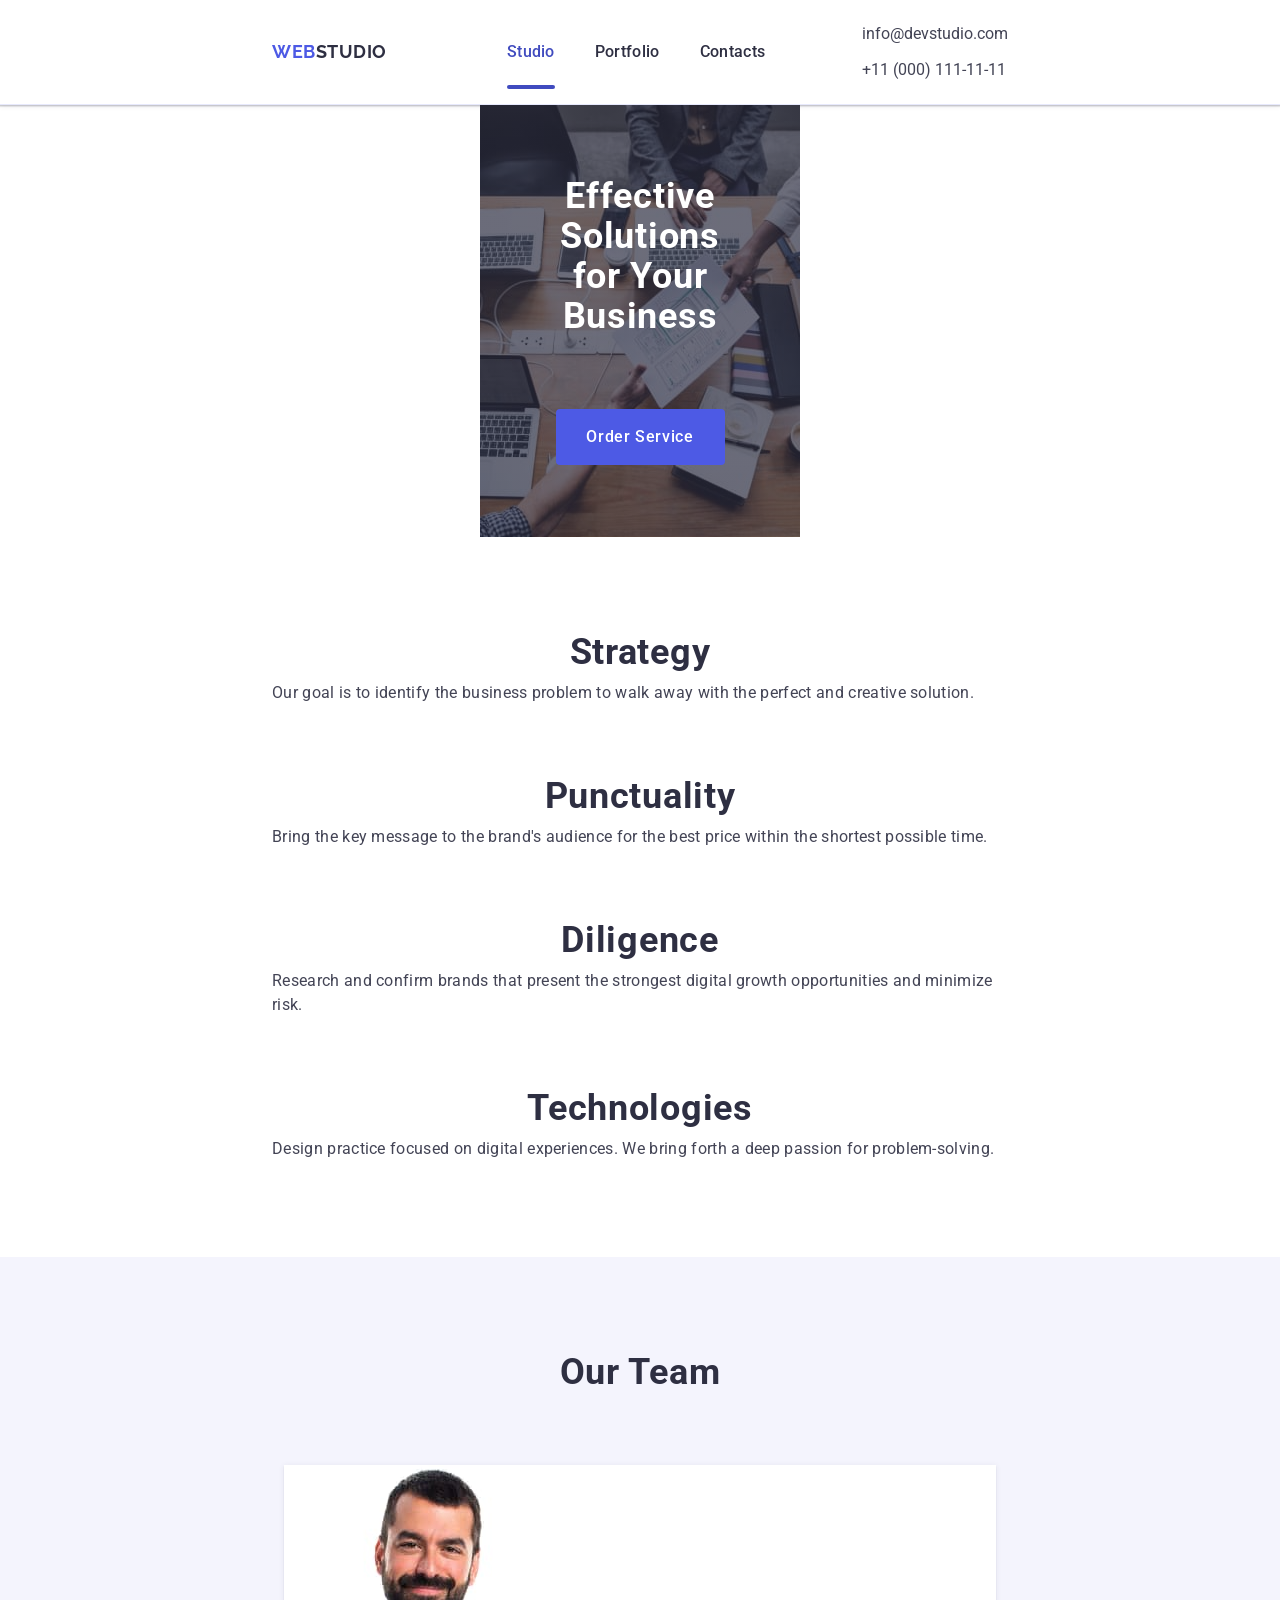
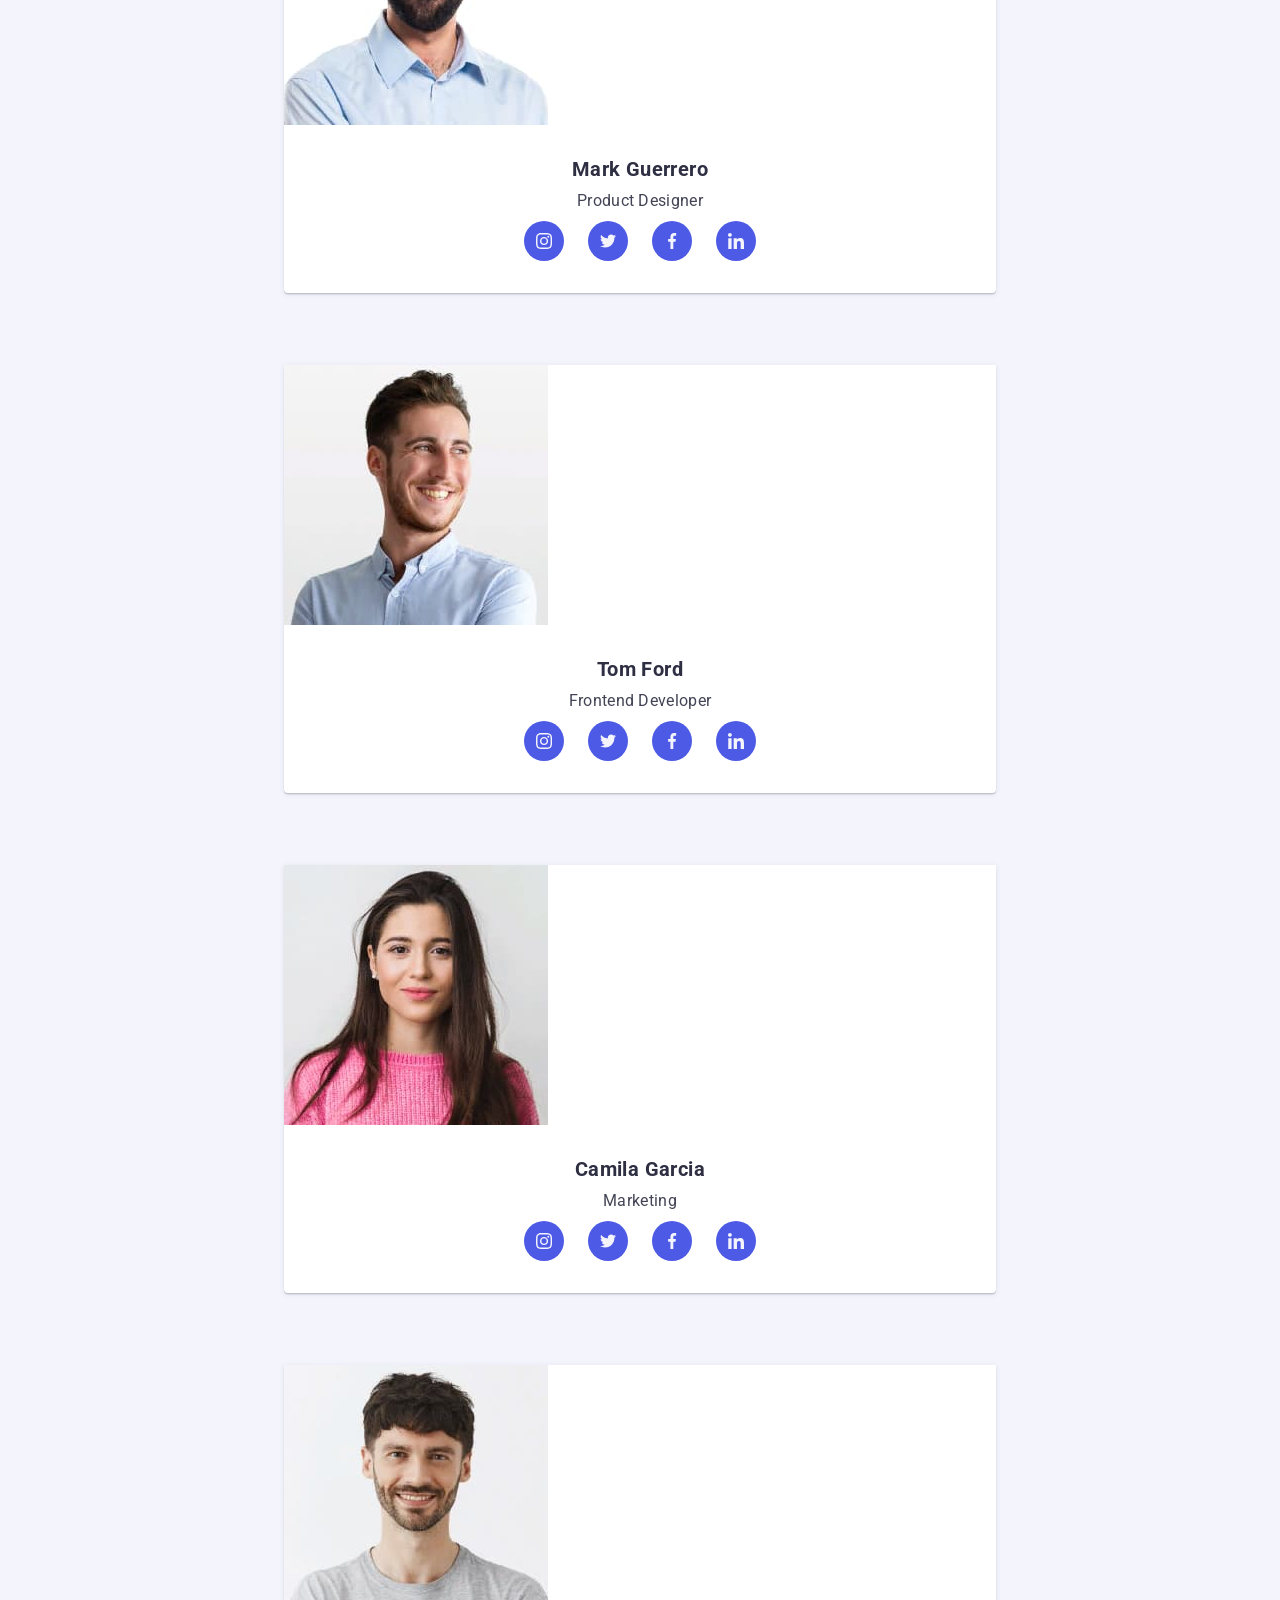
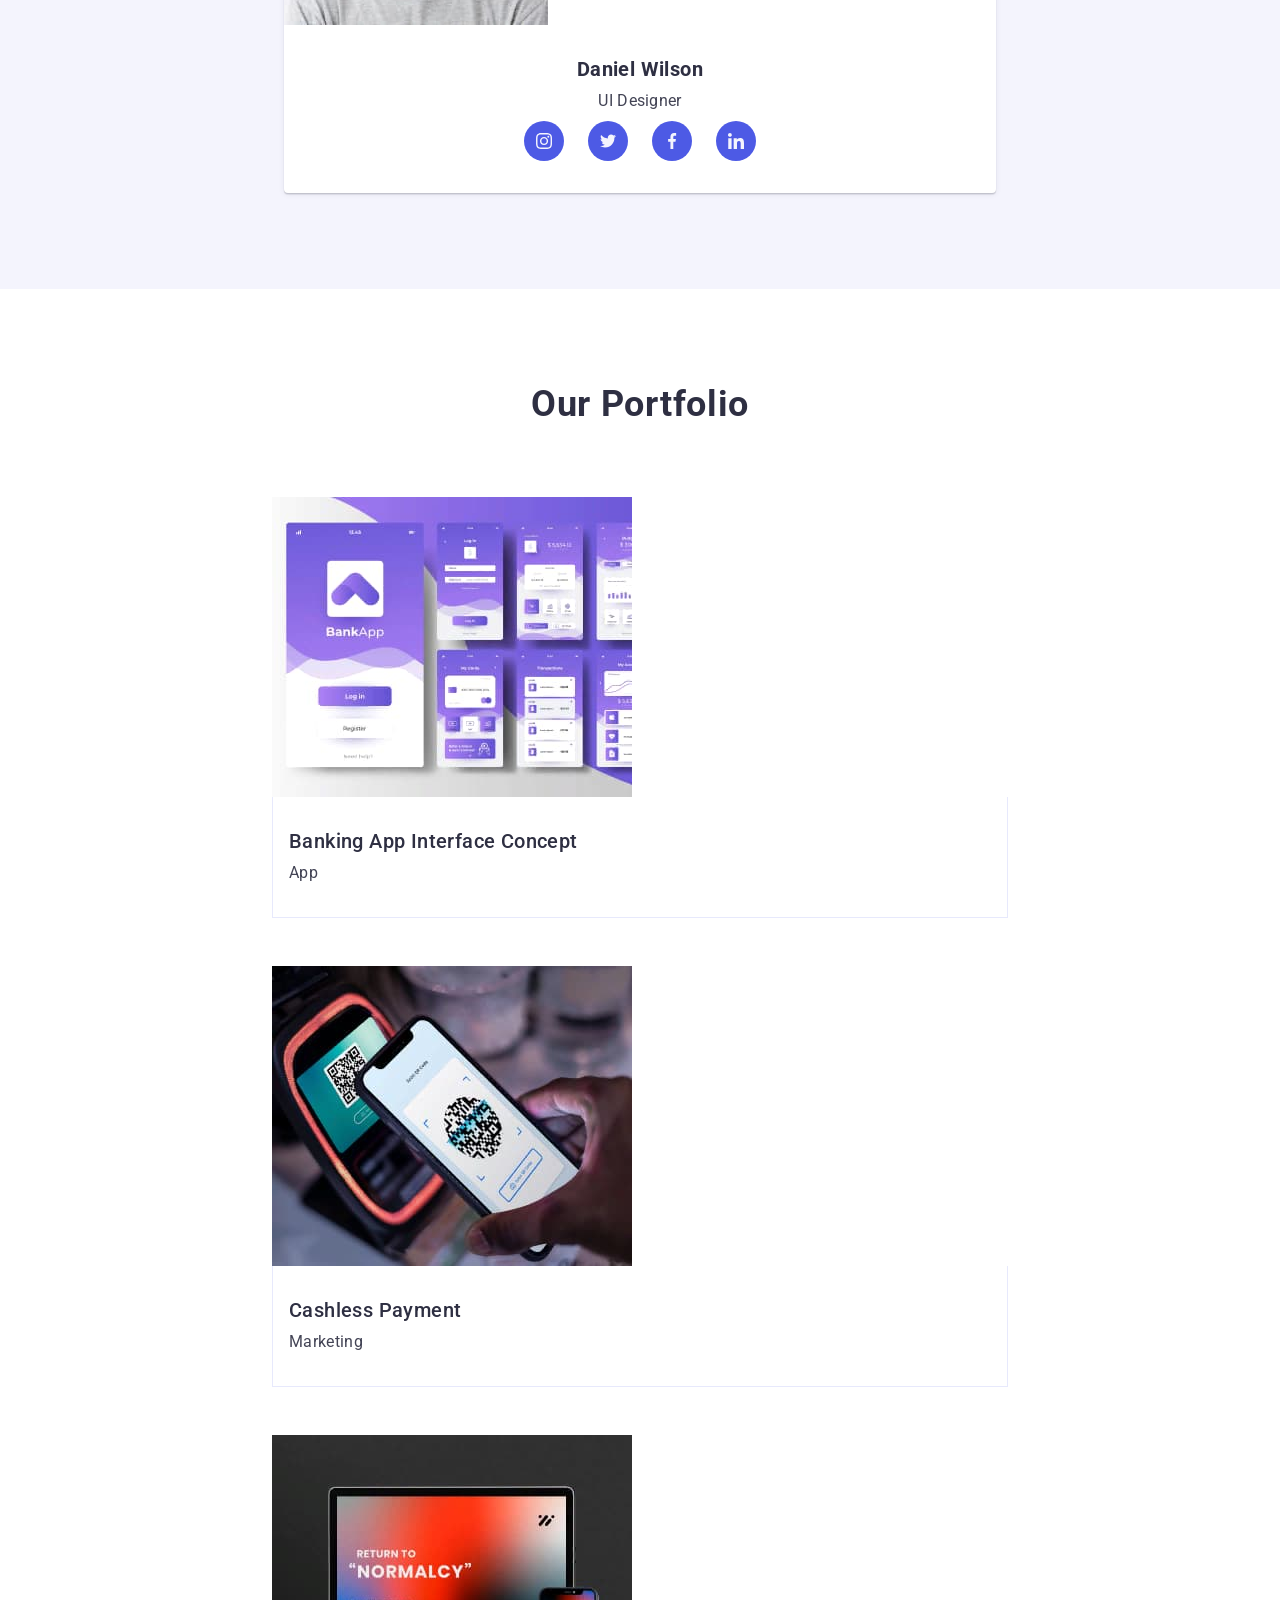
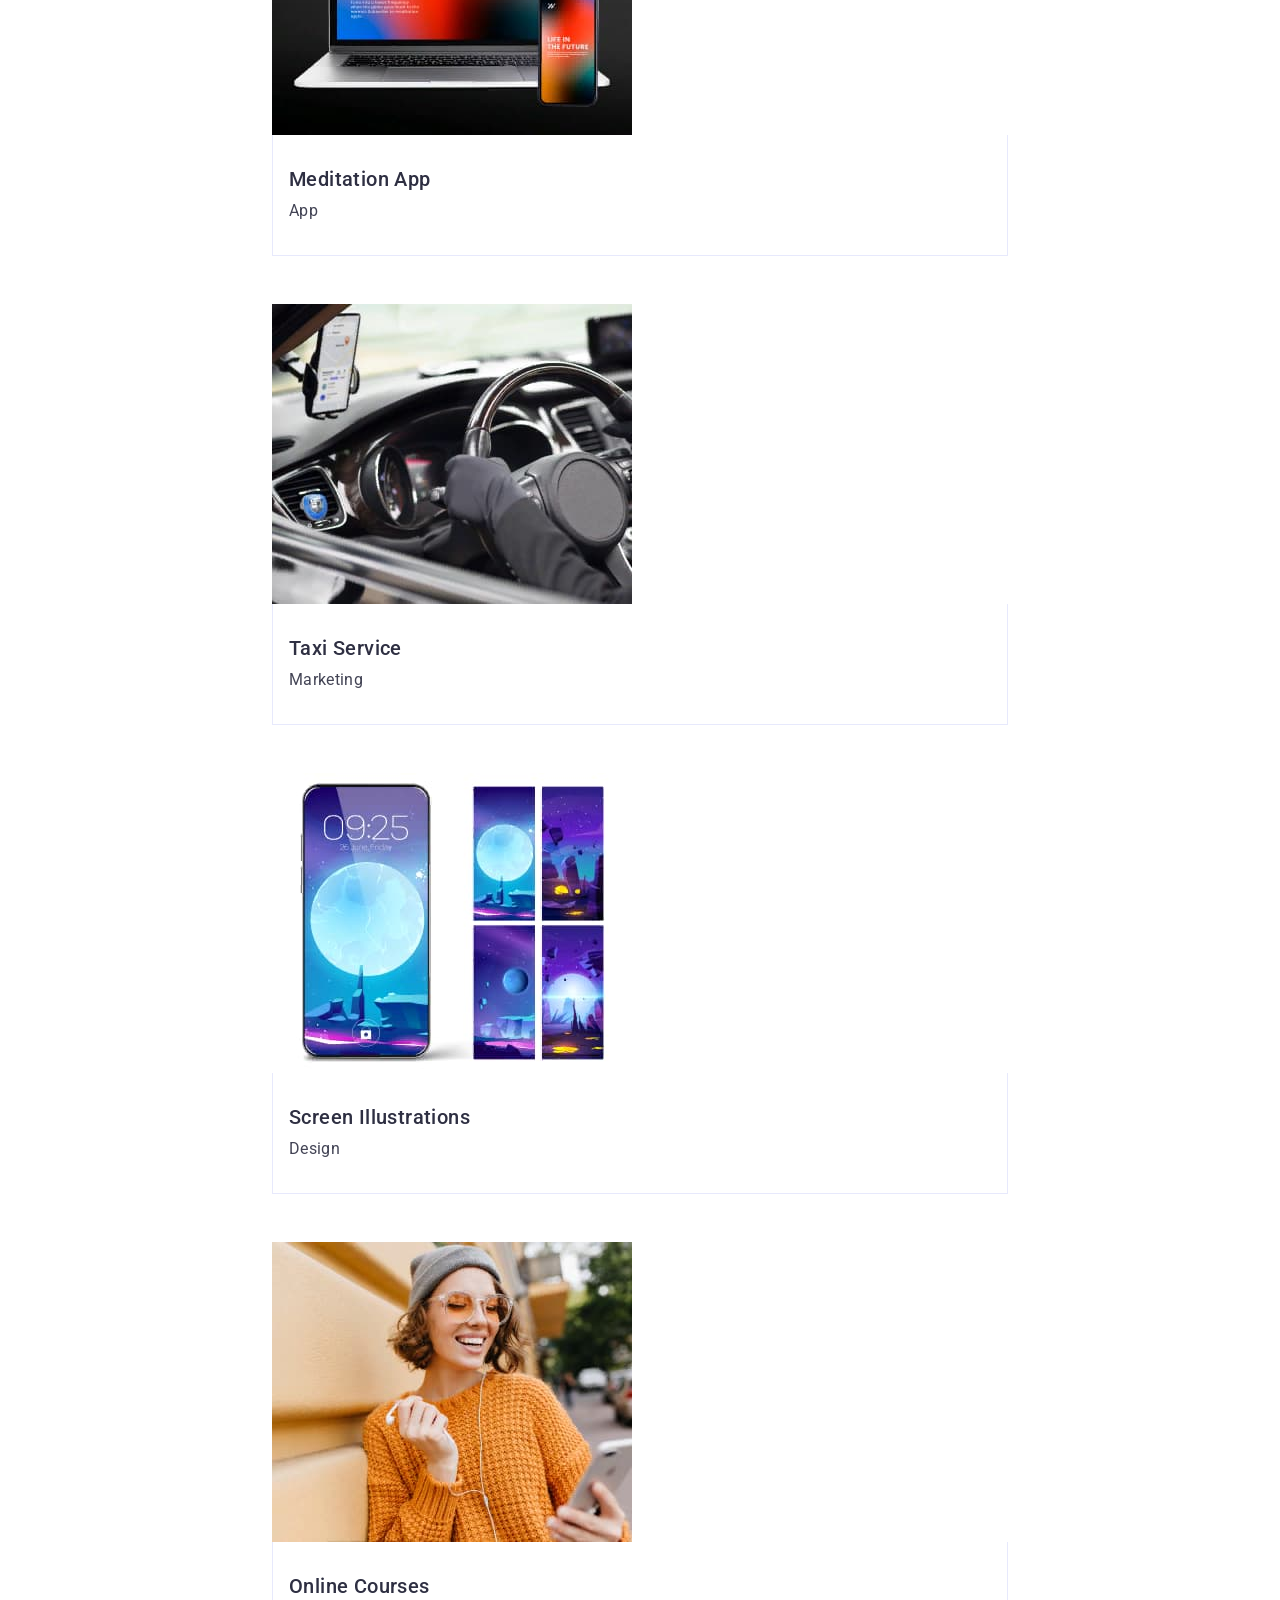
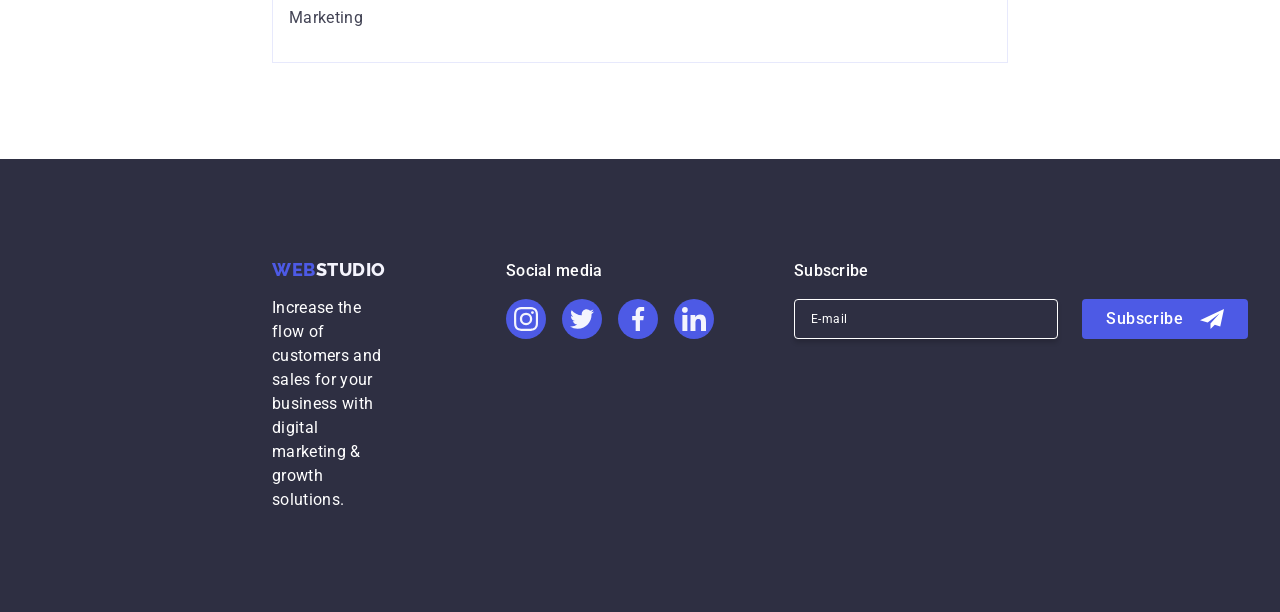
==== commit 07dad7bb: "19" ====
--- a/index.html
+++ b/index.html
@@ -51,12 +51,11 @@
             </li>
           </ul>
         </address>
+
         <button class="menu-open" type="button">
-
         <svg class="menu-open-svg" width="18" height="16">
           <use href="./images/icons.svg#menu"></use>
         </svg>
-
         </button>
       </div>
 
@@ -91,30 +90,30 @@
               <a class="mob-address-link link" href="tel:+110001111111">+11 (000) 111-11-11</a>
             </li>
           </ul>
-          <ul class="team-list-icon">
-            <li class="section-three-item">
-              <a class="team-item-icon" href="">
+          <ul class="header-list-icon">
+            <li class="header-item-icon">
+              <a class="header-link-icon" href="">
                 <svg class="team-icon" width="16" height="16">
                   <use href="./images/icons.svg#instagram"></use>
                 </svg>
               </a>
             </li>
-            <li class="section-three-item">
-              <a class="team-item-icon" href="">
+            <li class="header-item-icon">
+              <a class="header-link-icon" href="">
                 <svg class="team-icon" width="16" height="16">
                   <use href="./images/icons.svg#twitter"></use>
                 </svg>
               </a>
             </li>
-            <li class="section-three-item">
-              <a class="team-item-icon" href="">
+            <li class="header-item-icon">
+              <a class="header-link-icon" href="">
                 <svg class="team-icon" width="16" height="16">
                   <use href="./images/icons.svg#facebook"></use>
                 </svg>
               </a>
             </li>
-            <li class="section-three-item">
-              <a class="team-item-icon" href="">
+            <li class="header-item-icon">
+              <a class="header-link-icon" href="">
                 <svg class="team-icon" width="16" height="16">
                   <use href="./images/icons.svg#linkedin"></use>
                 </svg>
--- a/css/styles.css
+++ b/css/styles.css
@@ -81,11 +81,8 @@
 /* Header */
 
 .header {
-  /* border-bottom: 1px solid #e7e9fc;
-  box-shadow: 0px 1px 6px 0px rgba(46, 47, 66, 0.08),
-    0px 1px 1px 0px rgba(46, 47, 66, 0.16),
-    0px 2px 1px 0px rgba(46, 47, 66, 0.08); */
     padding: 16px;
+  
 }
 
 .header-container {
@@ -99,22 +96,20 @@
   align-items: center;
 }
 .header-list {
-  /* display: flex;
-  gap: 40px; */
  display: none;
 }
 .logo-link {
   font-family: "Raleway", sans-serif;
   font-style: normal;
-  font-weight: 800;
+  font-weight: 700;
+  /* font-weight: 800; */
   font-size: 18px;
   line-height: 1.17;
-
   letter-spacing: 0.03em;
   text-transform: uppercase;
-
   color: var(--logo-color);
-  margin-right: 76px;
+  /* margin-right: 76px; */
+    margin-right: 120px;
 }
 
 .accent {
@@ -128,7 +123,7 @@
   font-weight: 500;
   font-size: 16px;
   line-height: 1.5;
-
+  letter-spacing: 0.02em;
   color: var(--accent-color);
 }
 
@@ -139,9 +134,7 @@
 
 .curent::after {
   position: absolute;
-
   content: "";
-  /* display: block; */
   display: none;
   left: 0;
   bottom: -1px;
@@ -149,7 +142,6 @@
   height: 4px;
   background-color: var(--hover-color);
   border-radius: 2px;
-
   margin-top: 20px;
 }
 
@@ -173,25 +165,24 @@
 }
 
 .address-list {
-  /* display: flex; */
-  align-items: center;
-  gap: 40px;
   display: none;
+    /* align-items: center;
+      gap: 40px; */
 }
 
 .address-item {
   font-weight: 400;
-  font-size: 16px;
-  line-height: 24px;
-
-  letter-spacing: 0.02em;
-
+    font-size: 12px;
+    line-height: 1,17;
+    letter-spacing: 0.04em;
+  /* font-size: 16px;
+  line-height: 1,5;
+  letter-spacing: 0.02em; */
   color: var(--primary-color);
 }
 
 .address-link {
   color: var(--primary-color);
-  letter-spacing: 0.02em;
   transition: color 250ms cubic-bezier(0.4, 0, 0.2, 1);
 }
 
@@ -214,17 +205,16 @@
   background-color: inherit;
   border: 1px solid var(--icon-color);
   border-radius: 50%;
-  display: flex;
-  align-items: center;
-  justify-content: center;
   display: block;
   margin-left: auto;
   margin-bottom: 24px;
+  
 }
 .menu-open-svg {
   fill: var(--accent-color);
 }
 .menu-close-svg {
+
 
 }
 .mob-menu {
@@ -238,9 +228,9 @@
 display: flex;
 flex-direction: column;
 justify-content: space-between;
-/* opacity: 0;
+opacity: 0;
 visibility: hidden;
-pointer-events: none; */
+pointer-events: none;
 }
 
 .mob-list {
@@ -265,14 +255,52 @@
 
 }
 .wrap2 {
-  
-}
-.mob-adress-list {}
-
-
-.mob-adress-item {}
-
-.mob-address-link {}
+  display: flex;
+  flex-direction: column;
+  gap: 48px;
+}
+.mob-adress-list {
+  display: flex;
+  flex-direction: column;
+  gap: 24px;
+}
+
+
+.mob-adress-item {
+  font-weight: 500;
+    font-size: 20px;
+    line-height: 1,2;
+    letter-spacing: 0.02em;
+}
+.mob-adress-item:last-child .mob-address-link {
+  color: var(--primary-color);
+}
+
+.mob-address-link {
+ 
+}
+.header-list-icon {
+  list-style: none;
+    display: flex;
+    gap: 40px;
+
+}
+
+.header-item-icon {
+  width: 40px;
+  height: 40px;
+}
+
+.header-link-icon {
+    width: 100%;
+      height: 100%;
+      background-color: var(--logo-color);
+      border-radius: 50%;
+      display: flex;
+      justify-content: center;
+      align-items: center;
+      transition: background-color 250ms cubic-bezier(0.4, 0, 0.2, 1);
+}
 
 /* Main */
 .page {}
@@ -1004,8 +1032,32 @@
 @media screen and (min-width: 768px) {
   .container {
     max-width: 768px;
-    
-  }
+  }
+    .header {
+      border-bottom: 1px solid #e7e9fc;
+      box-shadow: 0px 1px 6px 0px rgba(46, 47, 66, 0.08),
+      0px 1px 1px 0px rgba(46, 47, 66, 0.16),
+      0px 2px 1px 0px rgba(46, 47, 66, 0.08);
+      padding: 16px;
+    }
+
+.menu-open {
+  display: none;
+}
+.header-list {
+display: flex;
+  gap: 40px;
+  list-style: none;
+}
+.curent::after {
+  display: block;
+}
+
+.address-list {
+  display: flex;
+  flex-direction: column;
+  gap: 12px;
+
   .section-one{
     max-width: 768px;
     padding: 112px 0;
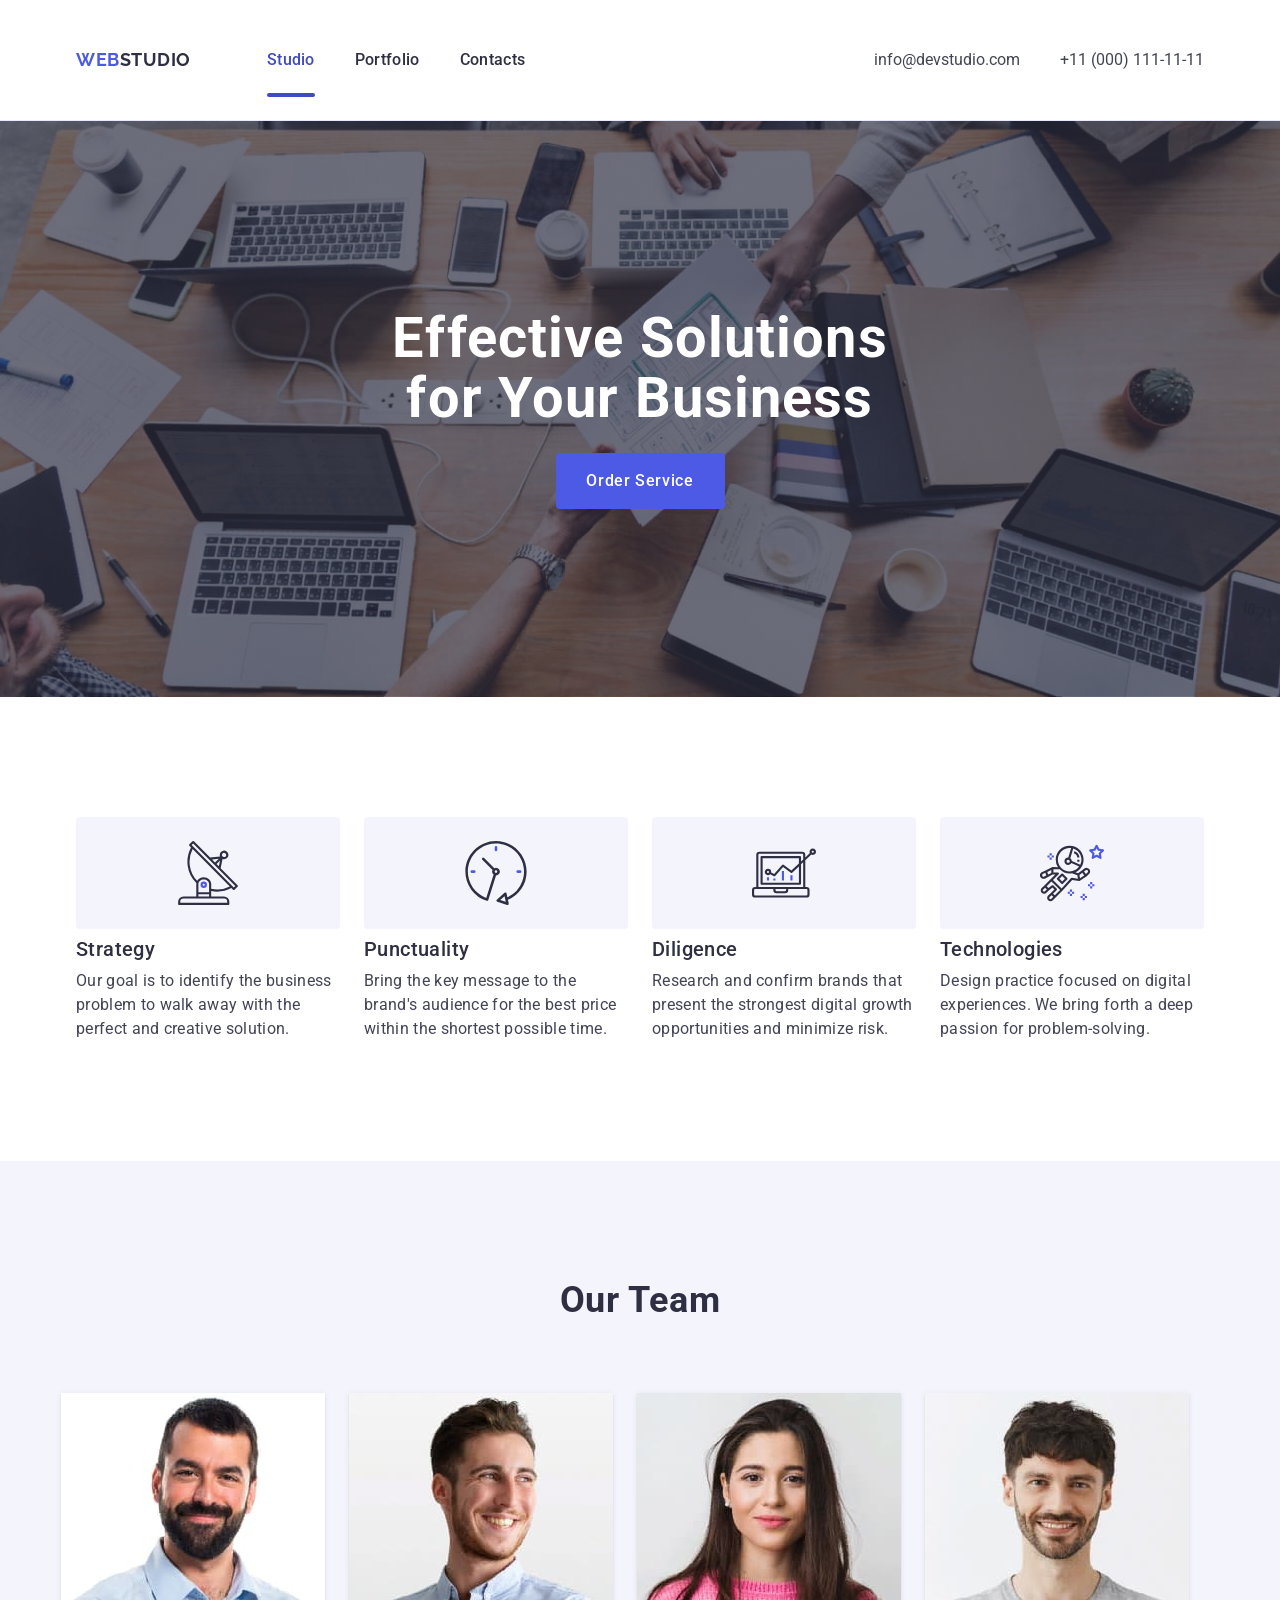
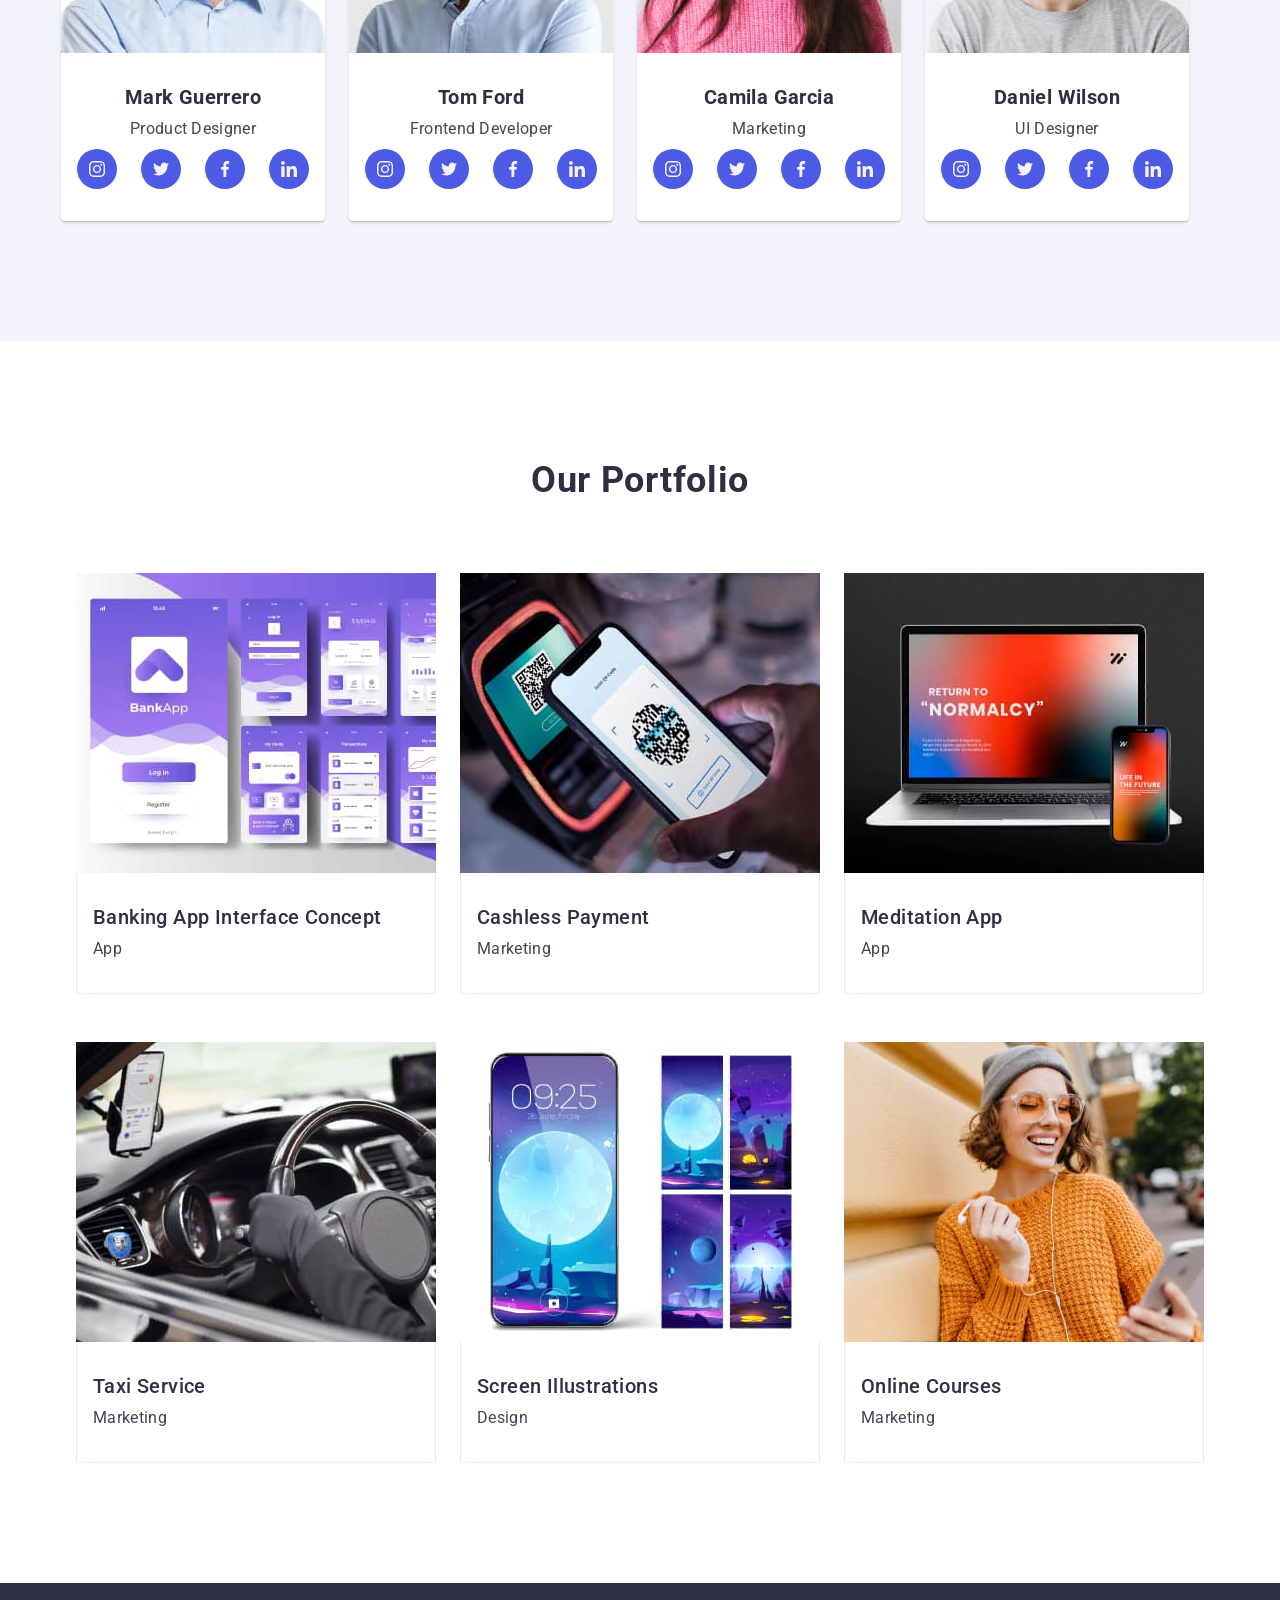
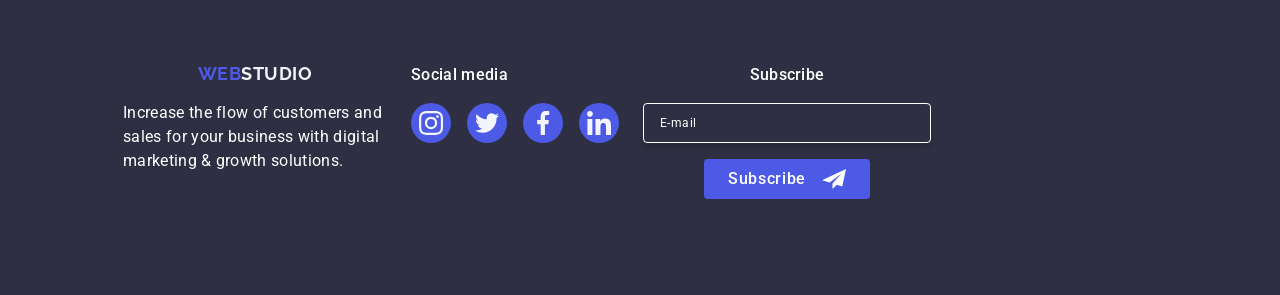
==== commit f7095640: "20" ====
--- a/index.html
+++ b/index.html
@@ -561,6 +561,7 @@
         </div>
 
         <div class="footer-div-form">
+<div class="div-mob">
           <p class="footer-text-form">Subscribe</p>
           <form class="footer-form">
             <label class="footer-label">
@@ -571,6 +572,8 @@
                 placeholder="E-mail"
               />
             </label>
+            </div>
+            
             <button class="footer-button" type="submit">
               Subscribe
               <svg class="footer-svg" width="24" height="24">
@@ -578,7 +581,7 @@
               </svg>
             </button>
           </form>
-        </div>
+       
       </div>
     </footer>
 
--- a/css/styles.css
+++ b/css/styles.css
@@ -82,7 +82,6 @@
 
 .header {
     padding: 16px;
-  
 }
 
 .header-container {
@@ -108,7 +107,6 @@
   letter-spacing: 0.03em;
   text-transform: uppercase;
   color: var(--logo-color);
-  /* margin-right: 76px; */
     margin-right: 120px;
 }
 
@@ -166,19 +164,14 @@
 
 .address-list {
   display: none;
-    /* align-items: center;
-      gap: 40px; */
 }
 
 .address-item {
-  font-weight: 400;
+    font-weight: 400;
     font-size: 12px;
     line-height: 1,17;
     letter-spacing: 0.04em;
-  /* font-size: 16px;
-  line-height: 1,5;
-  letter-spacing: 0.02em; */
-  color: var(--primary-color);
+   color: var(--primary-color);
 }
 
 .address-link {
@@ -200,7 +193,7 @@
   height: 24px;
 }
 .menu-close {
-width: 24px;
+  width: 24px;
   height: 24px;
   background-color: inherit;
   border: 1px solid var(--icon-color);
@@ -635,22 +628,24 @@
 /* Footer */
 .footer {
   background-color: var(--accent-color);
-  padding: 100px 0;
+  /* padding: 100px 0; */
+  padding: 96px 0;
 }
 
 .footer-link {
   font-family: "Raleway", sans-serif;
   font-style: normal;
-  font-weight: 800;
+  font-weight: 700;
+  /* font-weight: 800; */
   font-size: 18px;
   line-height: 1.17;
-
   letter-spacing: 0.03em;
   text-transform: uppercase;
-
   color: var(--logo-color);
   display: inline-block;
-  margin-bottom: 16px;
+  /* margin-bottom: 16px; */
+  margin-bottom: 17.5px;
+ 
 }
 
 .footer-studio {
@@ -665,6 +660,7 @@
   letter-spacing: 0.02em;
   color: var(--white);
   max-width: 264px;
+  text-align: left;
 }
 
 .footer-text-social {
@@ -673,12 +669,17 @@
   letter-spacing: 0.02em;
   color: var(--white);
   margin-bottom: 16px;
+  text-align: center;
 }
 
 .footer-flex {
   display: flex;
-
-  align-items: baseline;
+  /* align-items: baseline; */
+/* + */
+  flex-direction: column;
+  flex-wrap: wrap;
+  row-gap: 72px;
+  align-items: center;
 }
 
 .gap {
@@ -702,11 +703,12 @@
 }
 
 .footer-logo {
-  margin-right: 120px;
+  /* margin-right: 120px; */
+  text-align: center;
 }
 
 .footer-div {
-  margin-right: 80px;
+  /* margin-right: 80px; */
 
 }
 
@@ -721,14 +723,20 @@
   background-color: var(--green-color);
 }
 
-.footer-div-form {}
-
+.footer-div-form {
+  /* + */
+text-align: center;
+}
+.div-mob {
+
+}
 .footer-text-form {
   color: var(--white-color);
   font-weight: 500;
   line-height: 1.5;
   letter-spacing: 0.02em;
   margin-bottom: 16px;
+  
 }
 
 .wrapper {
@@ -742,7 +750,8 @@
 }
 
 .footer-input {
-  width: 264px;
+  /* width: 264px; */
+  width: 288px;
   height: 40px;
   padding: 8px 16px;
   border-radius: 4px;
@@ -753,6 +762,8 @@
   line-height: 1.5;
   letter-spacing: 0.04em;
   color: var(--white);
+  /* + */
+  margin-bottom: 16px;
 }
 
 .footer-input::placeholder {
@@ -777,7 +788,8 @@
   border-radius: 4px;
   border: none;
   transition: background-color 250ms cubic-bezier(0.4, 0, 0.2, 1);
-  }
+  /* + */
+margin: 0 auto;}
   
   .footer-button:hover,
   .footer-button:focus {
@@ -804,13 +816,11 @@
 }
 
 .modal {
-  width: 408px;
-
+  width: 288px;
   border-radius: 4px;
   background-color: var(--modal-color);
   box-shadow: 0px 2px 1px 0px rgba(0, 0, 0, 0.2),
     0px 1px 3px 0px rgba(0, 0, 0, 0.12), 0px 1px 1px 0px rgba(0, 0, 0, 0.14);
-
   position: absolute;
   top: 50%;
   left: 50%;
@@ -818,8 +828,8 @@
   min-height: 584px;
   transition: transform 250ms cubic-bezier(0.4, 0, 0.2, 1);
   padding-top: 72px;
-  padding-left: 24px;
-  padding-right: 24px;
+  padding-left: 16px;
+  padding-right: 16px;
   padding-bottom: 24px;
 }
 
@@ -869,7 +879,7 @@
 }
 
 .modal-form {
-  width: 360px;
+  width: 256px;
   min-height: 336px;
 }
 
@@ -1038,7 +1048,7 @@
       box-shadow: 0px 1px 6px 0px rgba(46, 47, 66, 0.08),
       0px 1px 1px 0px rgba(46, 47, 66, 0.16),
       0px 2px 1px 0px rgba(46, 47, 66, 0.08);
-      padding: 16px;
+
     }
 
 .menu-open {
@@ -1057,7 +1067,7 @@
   display: flex;
   flex-direction: column;
   gap: 12px;
-
+}
   .section-one{
     max-width: 768px;
     padding: 112px 0;
@@ -1114,18 +1124,60 @@
 .portfolio-item {
   width: calc((100% - 24px) / 2);
 }
+/* Modal window */
+.modal {
+width: 408px;
+padding-left: 24px;
+padding-right: 24px;
+}
+.modal-form {
+  width: 360px;
+}
+/* footer */
+.footer {
+  padding: 80px 164px 96px 108px;
+}
+.footer-flex {
+  flex-direction: row;
+column-gap: 24px;
+align-items: start;
+    
+}
+
+.footer-text-social {
+  text-align: start;
+}
 
 @media screen and (min-width: 768px) and (max-width: 1158px) {
  .section-three .container {
     max-width: 552px;
   }
 }
-
+}
 @media screen and (min-width: 1158px) {
+
   .container {
     max-width: 1158px;
     padding: 0 15px;
   }
+  .header {
+    padding: 24px 0;
+  }
+  .logo-link {
+    margin-right: 76px;
+  }
+.address-list {
+
+    flex-direction: row;
+    align-items: center;
+    gap: 40px;
+}
+.address-item {
+  font-size: 16px;
+  line-height: 1,5;
+  letter-spacing: 0.02em;
+}
+
  .section-one {
    max-width: 1440px;
    padding: 188px 0;
@@ -1160,7 +1212,6 @@
 
   .page-item {
     width: calc((100% - 72px) / 4);
-
   }
 
   .div-icon {
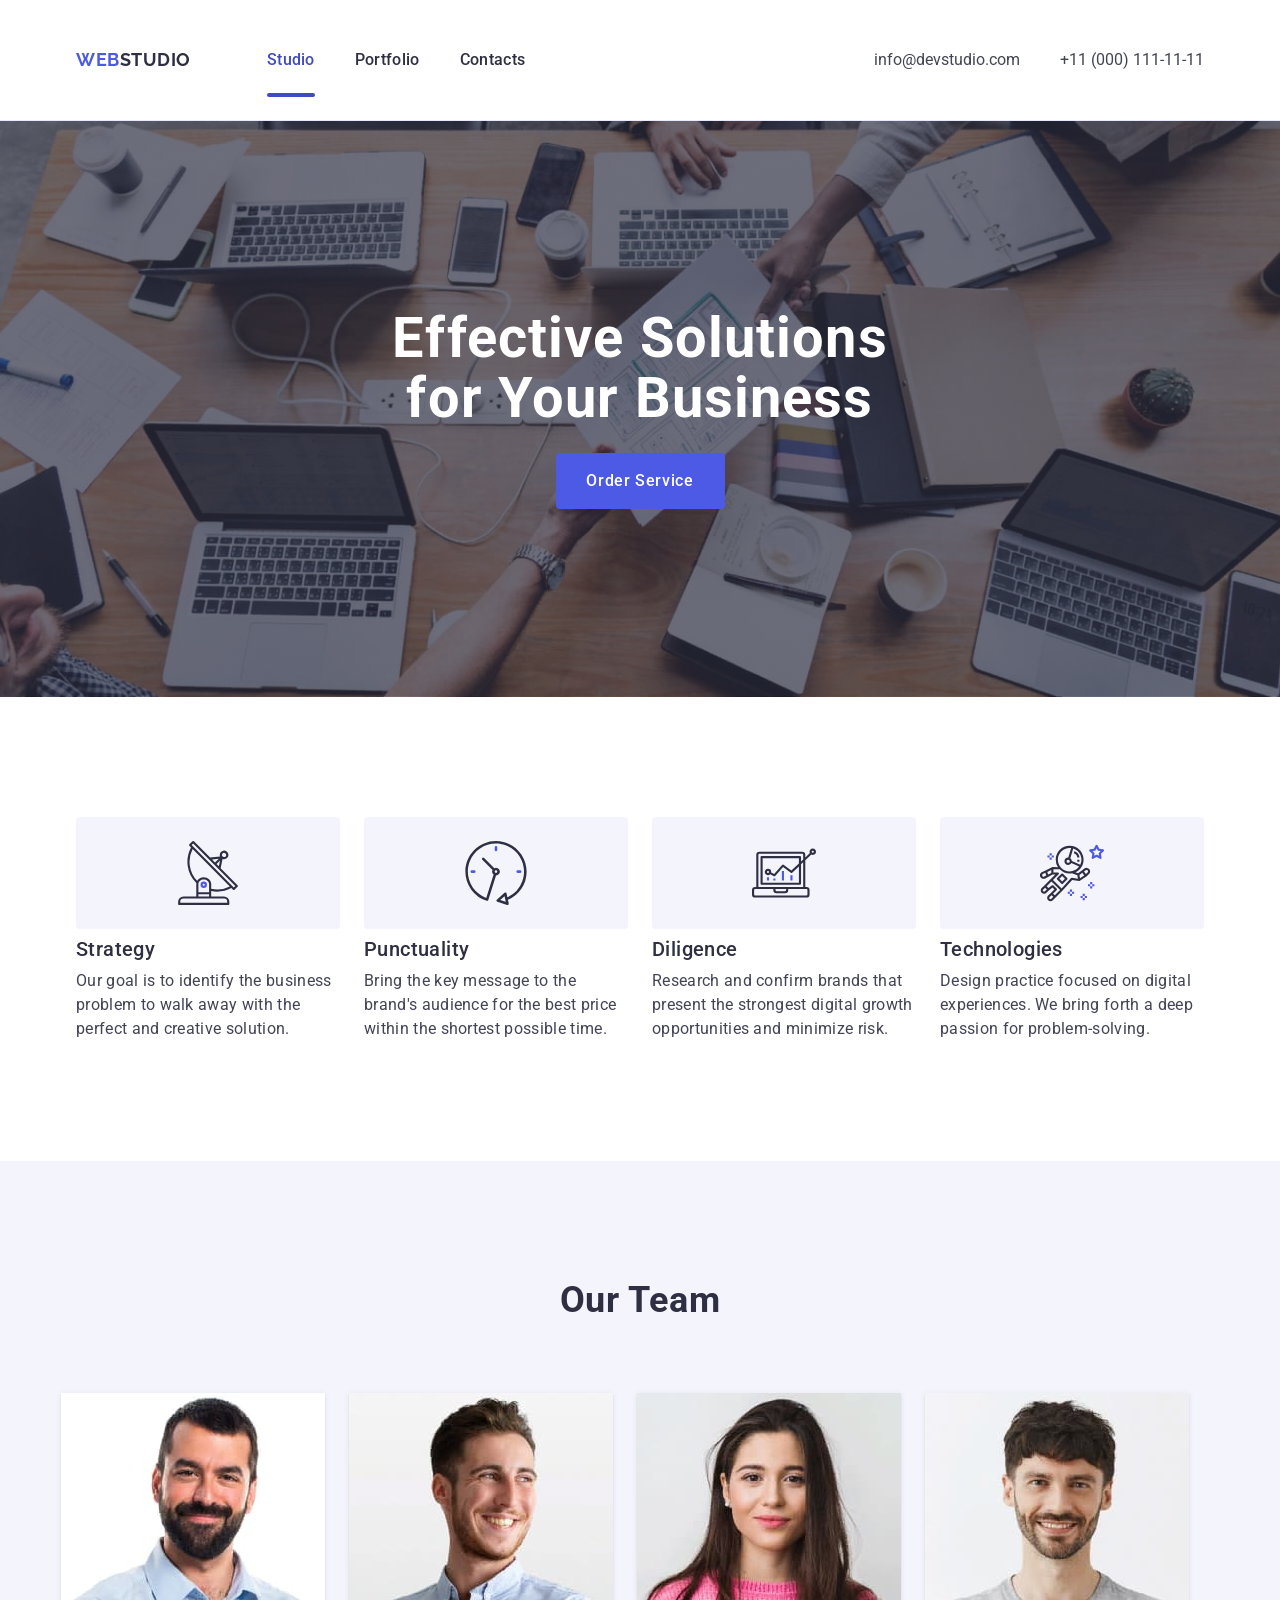
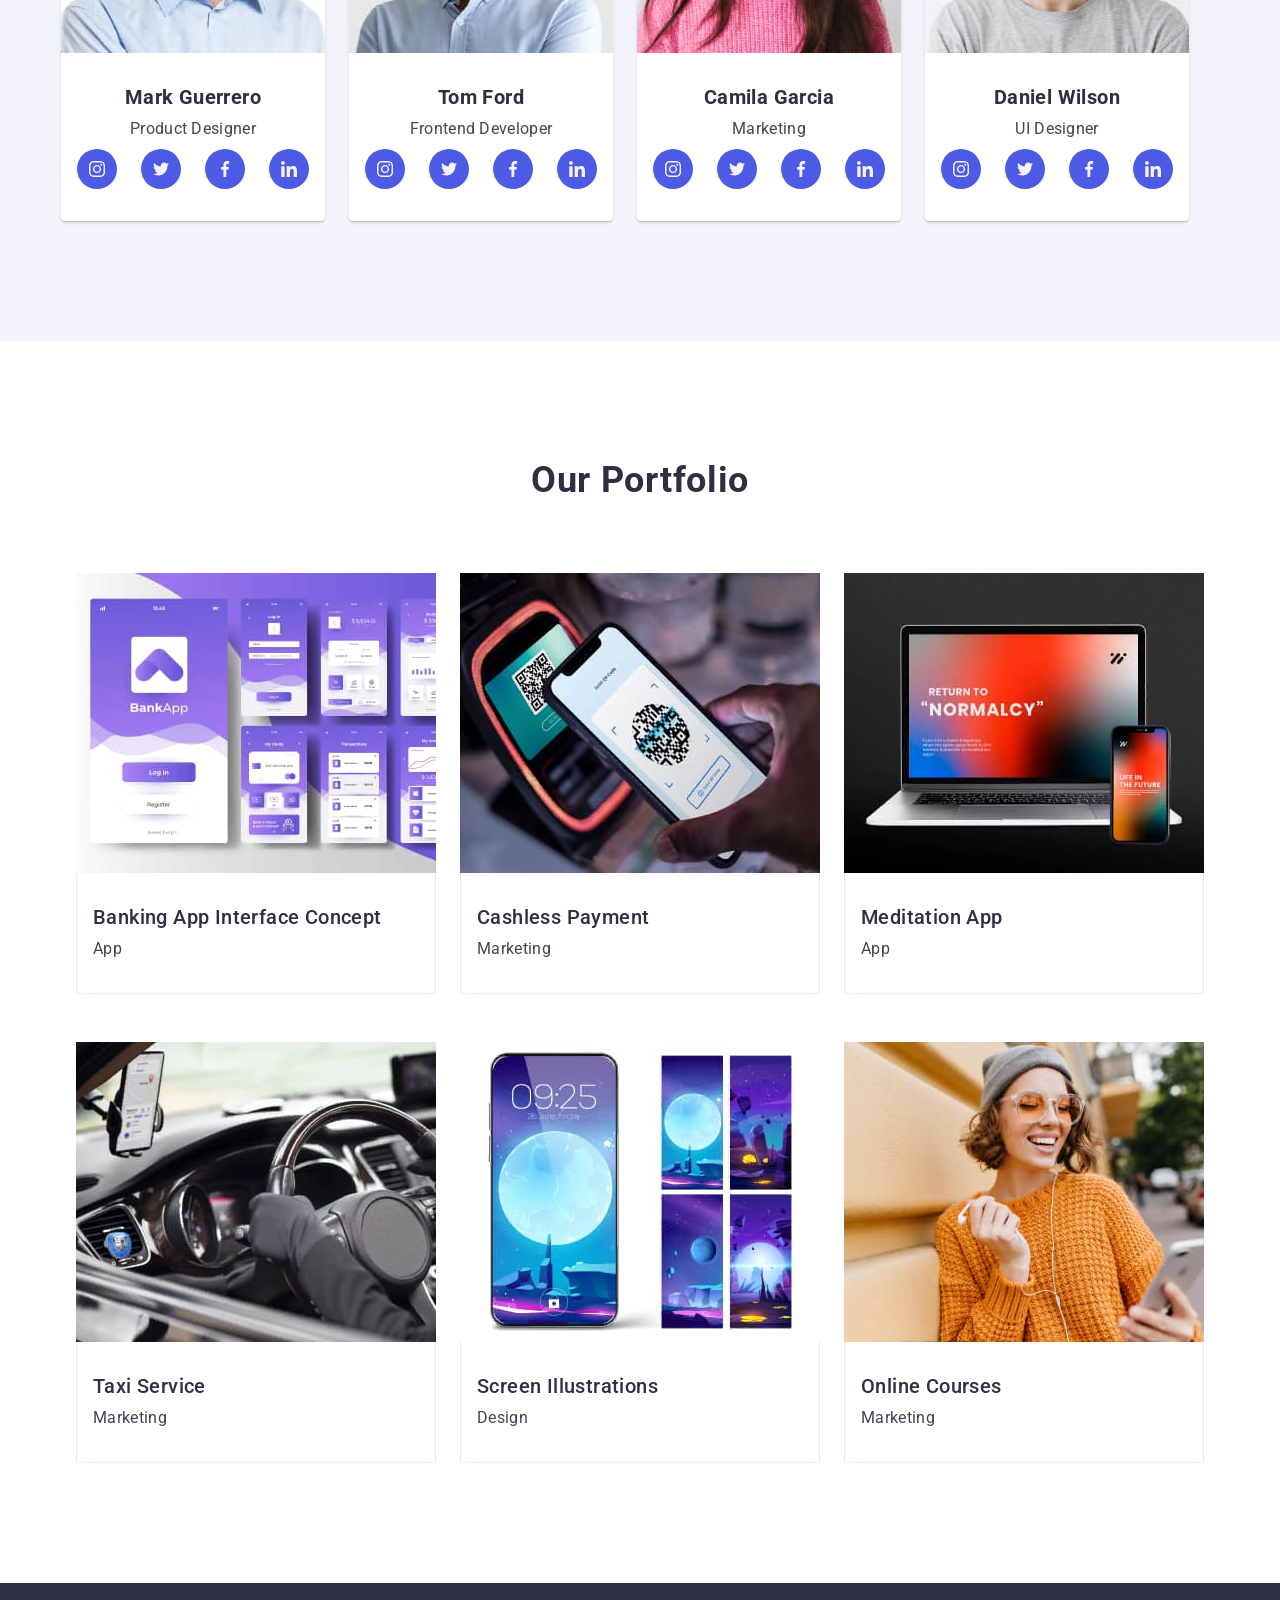
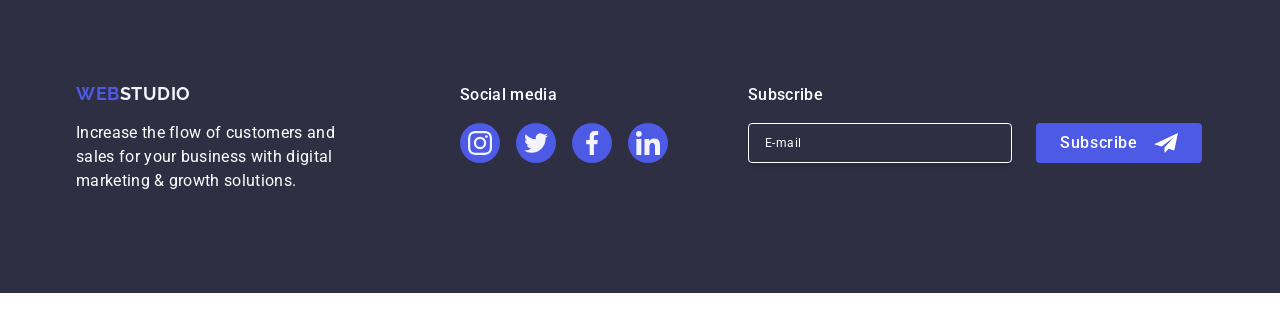
==== commit 668f5caa: "21" ====
--- a/index.html
+++ b/index.html
@@ -364,8 +364,8 @@
                 <div class="box">
                   <picture>
                     <source media="(min-width: 1158px)" srcset="./images/portfolio/img1.jpg 1x, ./images/portfolio/img1-2x.jpg 2x" />
-                    <source media="(min-width: 768px)" srcset="./images/portfolio/img1-tab.jpg 1x, ./images/portfolio/img1-tab-2x.jpg 2x" />
-                    <source media="(max-width: 767px)" srcset="./images/portfolio/img1-mob.jpg 1x, ./images/portfolio/img1-mob-2x.jpg 2x" />
+                    <source media="(min-width: 768px)" srcset="./images/portfolio/img1-tab.jpg 1x, ./images/portfolio/img1-tab-2x.jpg 2x" width="356" />
+                    <source media="(max-width: 767px)" srcset="./images/portfolio/img1-mob.jpg 1x, ./images/portfolio/img1-mob-2x.jpg 2x" width="288" />
                   <img src="./images/portfolio/img1.jpg" alt="BankApp" width="360" />
                   </picture>
                   <p class="overlay-text">
@@ -389,9 +389,9 @@
                   <picture>
                     <source media="(min-width: 1158px)" srcset="./images/portfolio/img2.jpg 1x, ./images/portfolio/img2-2x.jpg 2x" />
                     <source media="(min-width: 768px)"
-                      srcset="./images/portfolio/img2-tab.jpg 1x, ./images/portfolio/img2-tab-2x.jpg 2x" />
+                      srcset="./images/portfolio/img2-tab.jpg 1x, ./images/portfolio/img2-tab-2x.jpg 2x" width="356" />
                     <source media="(max-width: 767px)"
-                      srcset="./images/portfolio/img2-mob.jpg 1x, ./images/portfolio/img2-mob-2x.jpg 2x" />
+                      srcset="./images/portfolio/img2-mob.jpg 1x, ./images/portfolio/img2-mob-2x.jpg 2x" width="288" />
                     <img src="./images/portfolio/img2.jpg" alt="Cashless Payment" width="360" />
                   </picture>
                   
@@ -414,9 +414,9 @@
                   <picture>
                     <source media="(min-width: 1158px)" srcset="./images/portfolio/img3.jpg 1x, ./images/portfolio/img3-2x.jpg 2x" />
                     <source media="(min-width: 768px)"
-                      srcset="./images/portfolio/img3-tab.jpg 1x, ./images/portfolio/img3-tab-2x.jpg 2x" />
+                      srcset="./images/portfolio/img3-tab.jpg 1x, ./images/portfolio/img3-tab-2x.jpg 2x" width="356" />
                     <source media="(max-width: 767px)"
-                      srcset="./images/portfolio/img3-mob.jpg 1x, ./images/portfolio/img3-mob-2x.jpg 2x" />
+                      srcset="./images/portfolio/img3-mob.jpg 1x, ./images/portfolio/img3-mob-2x.jpg 2x" width="288" />
                     <img src="./images/portfolio/img3.jpg" alt="Meditation App" width="360" />
                   </picture>
                 
@@ -439,9 +439,9 @@
                               <picture>
                                 <source media="(min-width: 1158px)" srcset="./images/portfolio/img4.jpg 1x, ./images/portfolio/img4-2x.jpg 2x" />
                                 <source media="(min-width: 768px)"
-                                  srcset="./images/portfolio/img4-tab.jpg 1x, ./images/portfolio/img4-tab-2x.jpg 2x" />
+                                  srcset="./images/portfolio/img4-tab.jpg 1x, ./images/portfolio/img4-tab-2x.jpg 2x" width="356" />
                                 <source media="(max-width: 767px)"
-                                  srcset="./images/portfolio/img4-mob.jpg 1x, ./images/portfolio/img4-mob-2x.jpg 2x" />
+                                  srcset="./images/portfolio/img4-mob.jpg 1x, ./images/portfolio/img4-mob-2x.jpg 2x" width="288" />
                                 <img src="./images/portfolio/img4.jpg" alt="hands on the steering wheel" width="360" />
                               </picture>
                   
@@ -464,9 +464,9 @@
                           <picture>
                             <source media="(min-width: 1158px)" srcset="./images/portfolio/img5.jpg 1x, ./images/portfolio/img5-2x.jpg 2x" />
                             <source media="(min-width: 768px)"
-                              srcset="./images/portfolio/img5-tab.jpg 1x, ./images/portfolio/img5-tab-2x.jpg 2x" />
+                              srcset="./images/portfolio/img5-tab.jpg 1x, ./images/portfolio/img5-tab-2x.jpg 2x" width="356" />
                             <source media="(max-width: 767px)"
-                              srcset="./images/portfolio/img5-mob.jpg 1x, ./images/portfolio/img5-mob-2x.jpg 2x" />
+                              srcset="./images/portfolio/img5-mob.jpg 1x, ./images/portfolio/img5-mob-2x.jpg 2x" width="288" />
                             <img src="./images/portfolio/img5.jpg" alt="phone screen" width="360" />
                           </picture>
                   
@@ -489,9 +489,9 @@
                               <picture>
                                 <source media="(min-width: 1158px)" srcset="./images/portfolio/img6.jpg 1x, ./images/portfolio/img6-2x.jpg 2x" />
                                 <source media="(min-width: 768px)"
-                                  srcset="./images/portfolio/img6-tab.jpg 1x, ./images/portfolio/img6-tab-2x.jpg 2x" />
+                                  srcset="./images/portfolio/img6-tab.jpg 1x, ./images/portfolio/img6-tab-2x.jpg 2x" width="356" />
                                 <source media="(max-width: 767px)"
-                                  srcset="./images/portfolio/img6-mob.jpg 1x, ./images/portfolio/img6-mob-2x.jpg 2x" />
+                                  srcset="./images/portfolio/img6-mob.jpg 1x, ./images/portfolio/img6-mob-2x.jpg 2x" width="288" />
                                 <img src="./images/portfolio/img6.jpg" alt="girl" width="360" />
                               </picture>
                  
--- a/css/styles.css
+++ b/css/styles.css
@@ -628,7 +628,6 @@
 /* Footer */
 .footer {
   background-color: var(--accent-color);
-  /* padding: 100px 0; */
   padding: 96px 0;
 }
 
@@ -636,14 +635,12 @@
   font-family: "Raleway", sans-serif;
   font-style: normal;
   font-weight: 700;
-  /* font-weight: 800; */
   font-size: 18px;
   line-height: 1.17;
   letter-spacing: 0.03em;
   text-transform: uppercase;
   color: var(--logo-color);
   display: inline-block;
-  /* margin-bottom: 16px; */
   margin-bottom: 17.5px;
  
 }
@@ -674,8 +671,6 @@
 
 .footer-flex {
   display: flex;
-  /* align-items: baseline; */
-/* + */
   flex-direction: column;
   flex-wrap: wrap;
   row-gap: 72px;
@@ -703,13 +698,12 @@
 }
 
 .footer-logo {
-  /* margin-right: 120px; */
+ 
   text-align: center;
 }
 
 .footer-div {
-  /* margin-right: 80px; */
-
+ 
 }
 
 .link-icon {
@@ -727,9 +721,9 @@
   /* + */
 text-align: center;
 }
-.div-mob {
-
-}
+.div-mob {}
+
+
 .footer-text-form {
   color: var(--white-color);
   font-weight: 500;
@@ -750,7 +744,6 @@
 }
 
 .footer-input {
-  /* width: 264px; */
   width: 288px;
   height: 40px;
   padding: 8px 16px;
@@ -1140,12 +1133,25 @@
 .footer-flex {
   flex-direction: row;
 column-gap: 24px;
+row-gap: 88px;
 align-items: start;
-    
-}
-
+}
+.footer-logo {
+
+  text-align: left;
+}
 .footer-text-social {
   text-align: start;
+}
+.footer-div-form {
+  display: flex;
+  gap: 24px;
+  align-items:flex-end;
+  text-align: left;
+}
+.footer-input {
+  width: 264px;
+  margin-bottom: 0;
 }
 
 @media screen and (min-width: 768px) and (max-width: 1158px) {
@@ -1245,4 +1251,24 @@
   padding-top: 120px;
   padding-bottom: 120px;
 }
-}+/* footer */
+.footer {
+  padding: 100px 0;
+}
+.footer {
+font-weight: 800; 
+margin-bottom: 16px;
+}
+.footer-flex {
+  align-items: baseline;
+  flex-direction: row;
+  flex-wrap: nowrap;
+  gap: 0;
+}
+.footer-logo {
+  margin-right: 120px;
+}
+.footer-div {
+  margin-right: 80px;
+}
+}
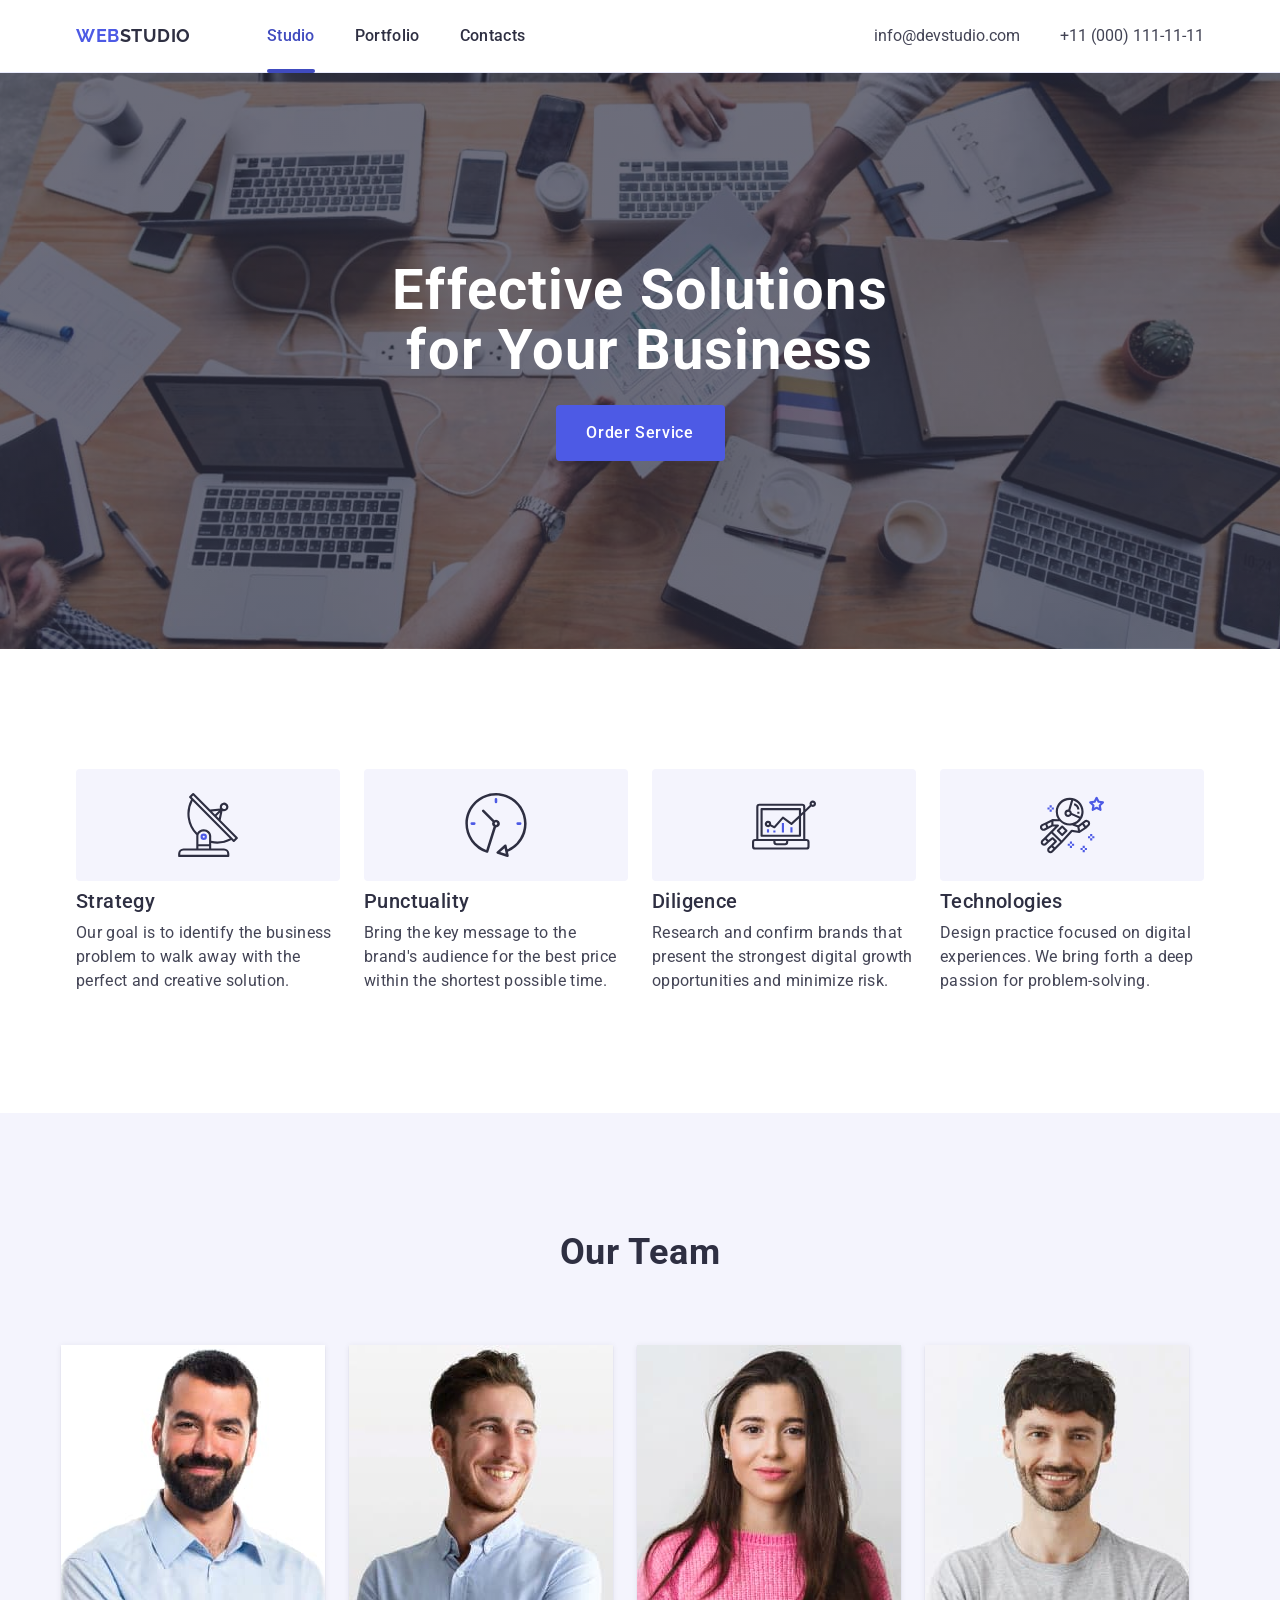
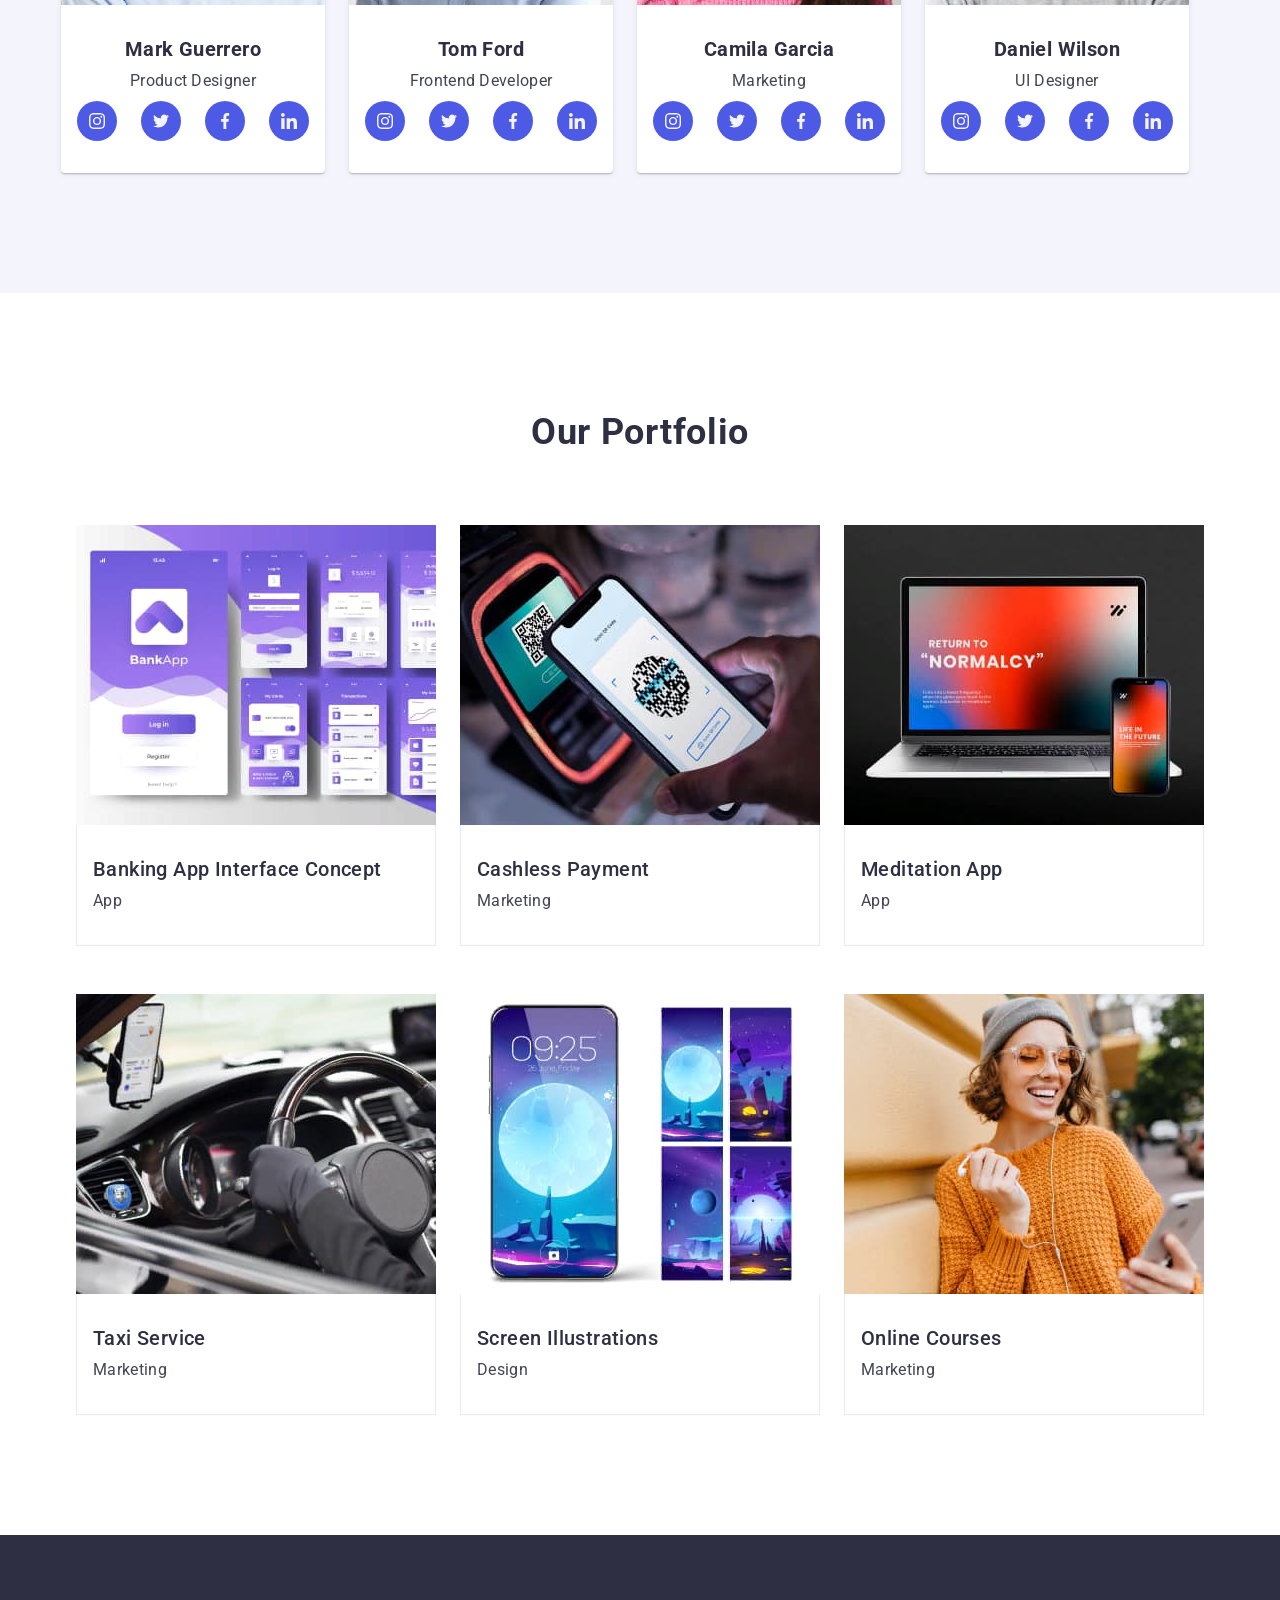
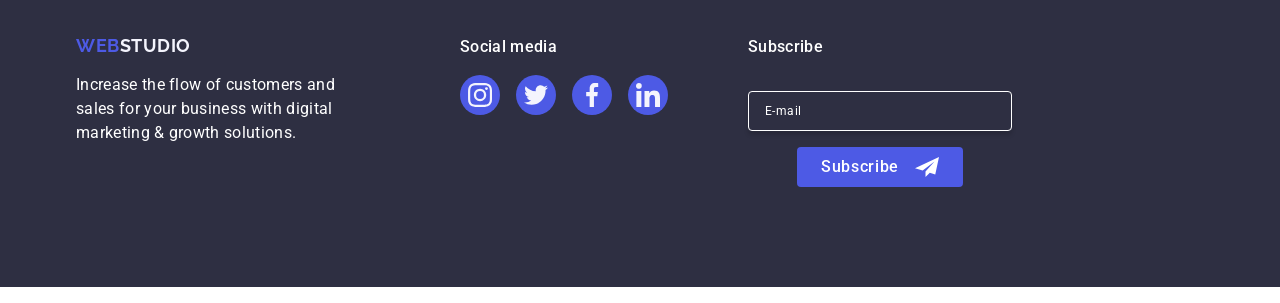
==== commit 4e2d9c9b: "24" ====
--- a/index.html
+++ b/index.html
@@ -82,6 +82,7 @@
       </nav>
       </div>
       <div class="wrap2">
+        <address>
           <ul class="mob-adress-list list">
             <li class="mob-adress-item">
               <a class="mob-address-link link" href="mailto:info@devstudio.com">info@devstudio.com</a>
@@ -90,6 +91,7 @@
               <a class="mob-address-link link" href="tel:+110001111111">+11 (000) 111-11-11</a>
             </li>
           </ul>
+          </address>
           <ul class="header-list-icon">
             <li class="header-item-icon">
               <a class="header-link-icon" href="">
@@ -561,27 +563,27 @@
         </div>
 
         <div class="footer-div-form">
-<div class="div-mob">
-          <p class="footer-text-form">Subscribe</p>
           <form class="footer-form">
-            <label class="footer-label">
+            <!-- <div class="form-wrap1"> -->
+            <label class="footer-label" for="footer-subscribe">Subscribe</label>
               <input
                 class="footer-input"
+                id="footer-subscribe"
                 type="email"
                 name="footer-name"
                 placeholder="E-mail"
               />
-            </label>
-            </div>
-            
+              <!-- </div> -->
+              <!-- <div class="form-wrap2"> -->
             <button class="footer-button" type="submit">
               Subscribe
               <svg class="footer-svg" width="24" height="24">
                 <use href="./images/icons.svg#icon-frame"></use>
               </svg>
             </button>
+            <!-- </div> -->
           </form>
-       
+      </div>
       </div>
     </footer>
 
--- a/css/styles.css
+++ b/css/styles.css
@@ -198,7 +198,9 @@
   background-color: inherit;
   border: 1px solid var(--icon-color);
   border-radius: 50%;
-  display: block;
+  display: flex;
+  align-items: center;
+  justify-content: center;
   margin-left: auto;
   margin-bottom: 24px;
   
@@ -212,9 +214,10 @@
 }
 .mob-menu {
 width: 100%;
-height: 100%;
+height: 100vh;
 position: fixed;
 top: 0;
+left: 0;
 z-index: 1;
 background-color: var(--white);
 padding: 24px 24px 40px 16px;
@@ -225,6 +228,11 @@
 visibility: hidden;
 pointer-events: none;
 }
+.mob-menu.is-open {
+  opacity: 1;
+  visibility: visible;
+  pointer-events: auto;
+}
 
 .mob-list {
   list-style: none;
@@ -240,7 +248,7 @@
 .mob-link {
   font-weight: 700;
     font-size: 36px;
-    line-height: 1,11;
+    line-height: 1.11;
     letter-spacing: 0.02em;
     color: var(--accent-color);
 }
@@ -516,7 +524,7 @@
 /* Section4 */
 .section-portfolio {
     padding-top: 96px;
-      padding-bottom: 96px;
+      padding-bottom: 77px;
 }
 
 
@@ -597,8 +605,6 @@
 .box {
   position: relative;
   overflow: hidden;
-  width: 360px;
-  height: 300px;
 }
 
 .overlay-text {
@@ -675,6 +681,8 @@
   flex-wrap: wrap;
   row-gap: 72px;
   align-items: center;
+  /* + */
+  padding: 115px 24px 77px 8px;
 }
 
 .gap {
@@ -721,17 +729,16 @@
   /* + */
 text-align: center;
 }
-.div-mob {}
-
-
-.footer-text-form {
-  color: var(--white-color);
-  font-weight: 500;
-  line-height: 1.5;
-  letter-spacing: 0.02em;
-  margin-bottom: 16px;
-  
-}
+
+
+.footer-label {
+    color: var(--white-color);
+      font-weight: 500;
+      line-height: 1.5;
+      letter-spacing: 0.02em;
+      margin-bottom: 16px;
+}
+
 
 .wrapper {
   display: flex;
@@ -740,7 +747,9 @@
 
 .footer-form {
   display: flex;
-  gap: 24px;
+  /* gap: 24px; */
+  gap: 16px;
+  flex-direction: column;
 }
 
 .footer-input {
@@ -1041,7 +1050,7 @@
       box-shadow: 0px 1px 6px 0px rgba(46, 47, 66, 0.08),
       0px 1px 1px 0px rgba(46, 47, 66, 0.16),
       0px 2px 1px 0px rgba(46, 47, 66, 0.08);
-
+      padding: 0;
     }
 
 .menu-open {
@@ -1128,13 +1137,14 @@
 }
 /* footer */
 .footer {
-  padding: 80px 164px 96px 108px;
+
 }
 .footer-flex {
-  flex-direction: row;
+flex-direction: row;
 column-gap: 24px;
 row-gap: 88px;
 align-items: start;
+padding: 80px 164px 96px 108px;
 }
 .footer-logo {
 
@@ -1167,7 +1177,7 @@
     padding: 0 15px;
   }
   .header {
-    padding: 24px 0;
+    padding: 0;
   }
   .logo-link {
     margin-right: 76px;
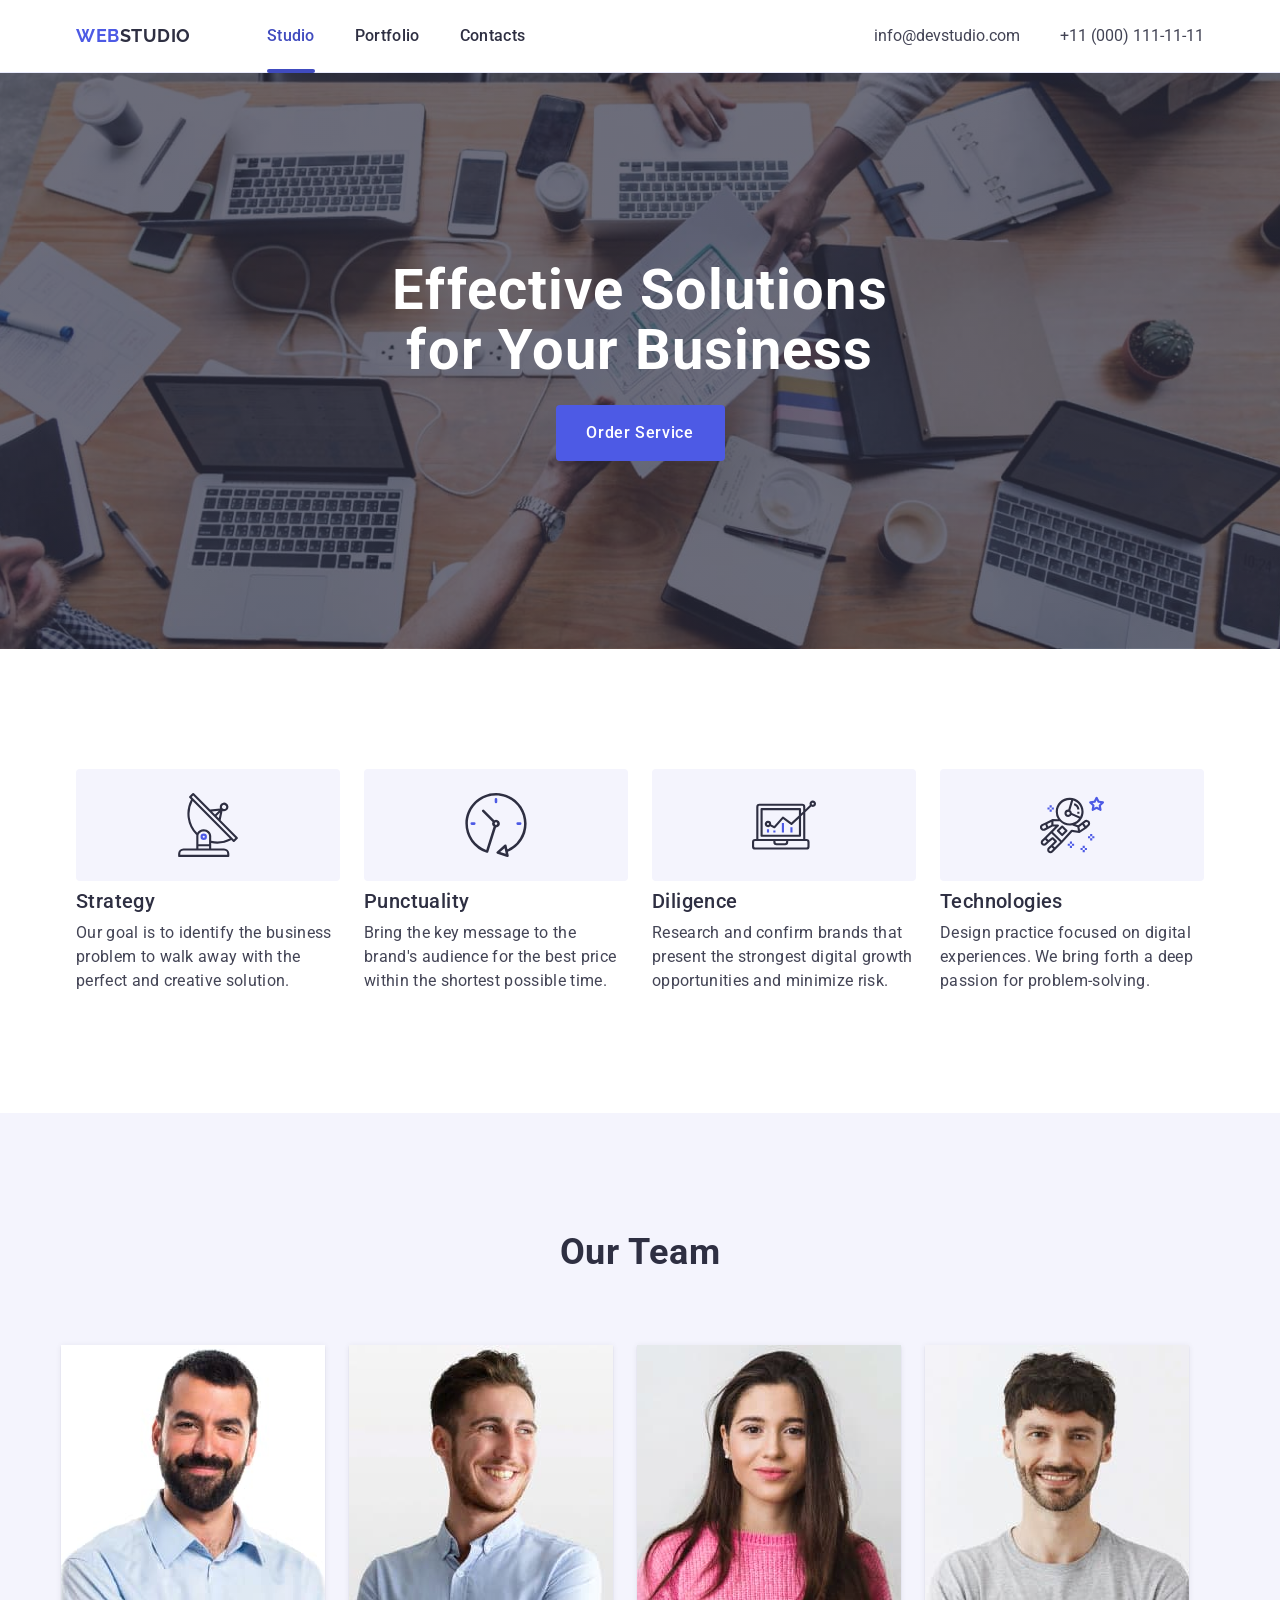
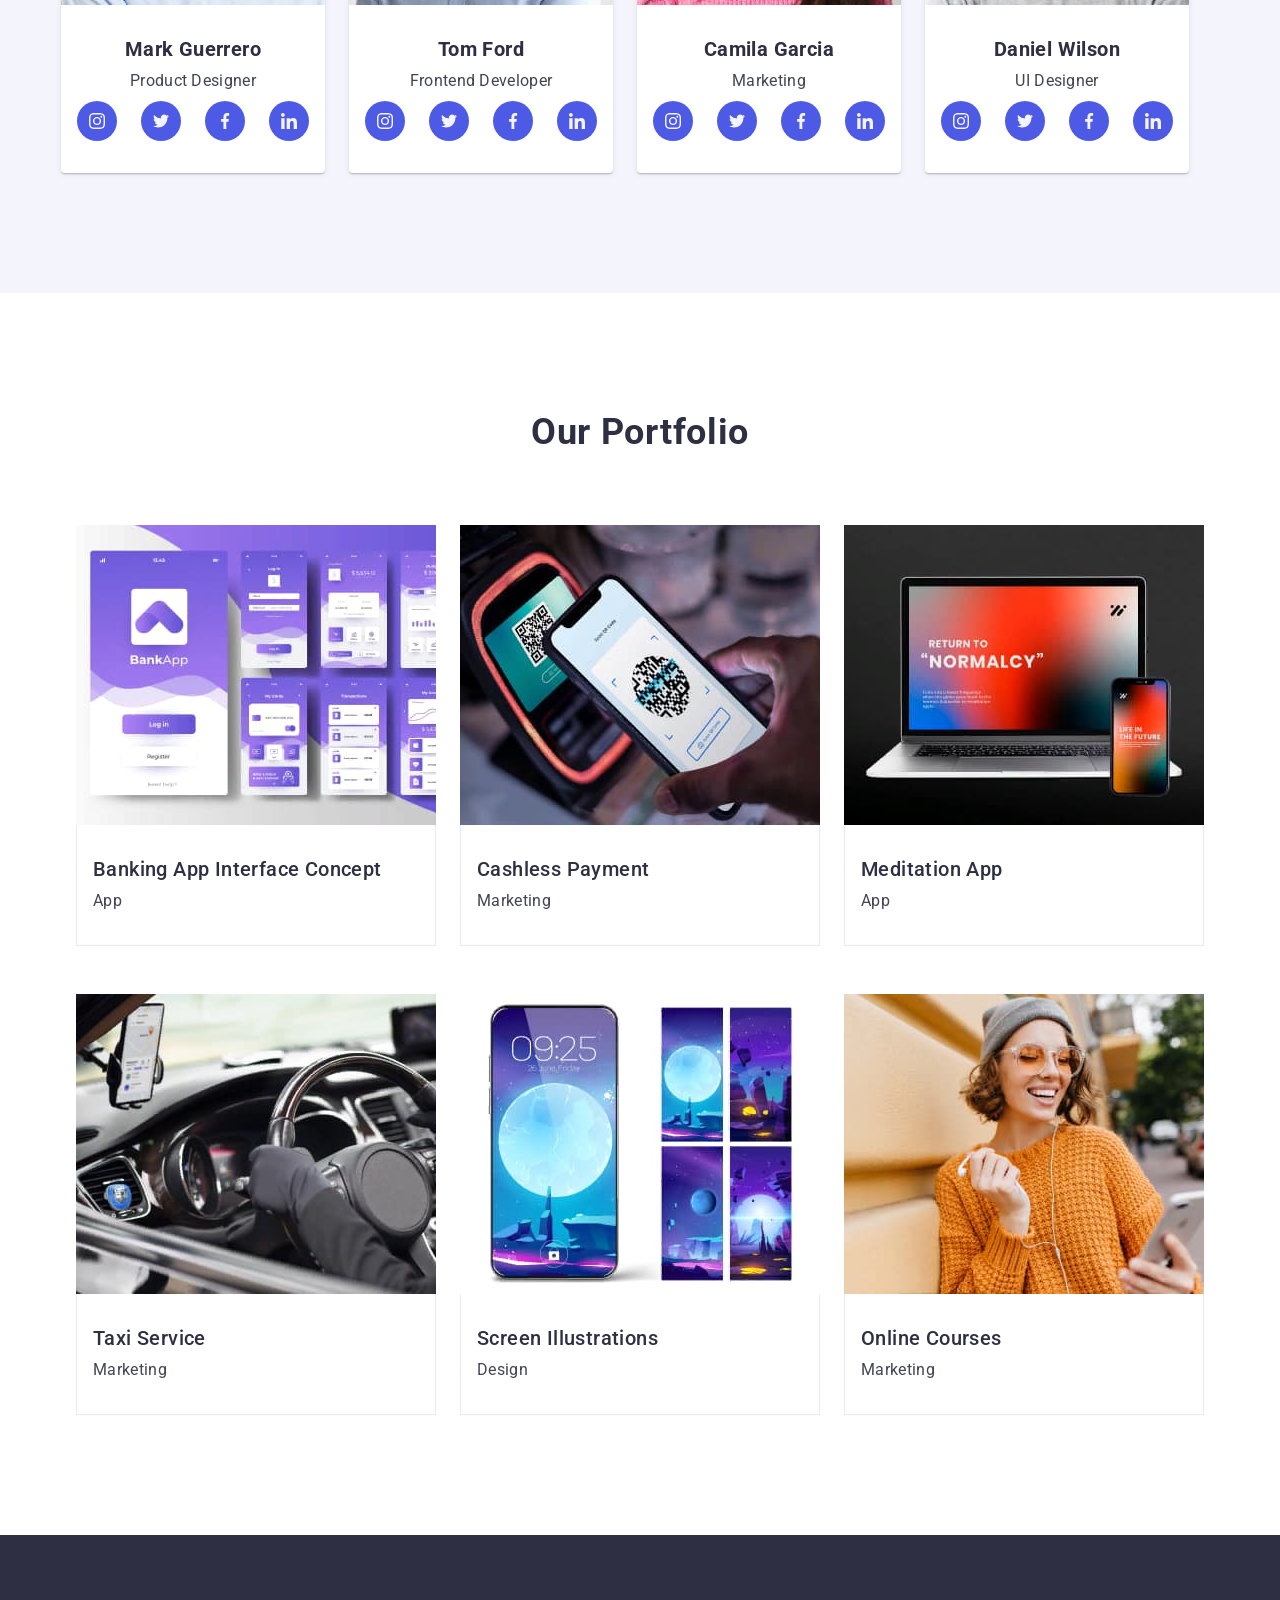
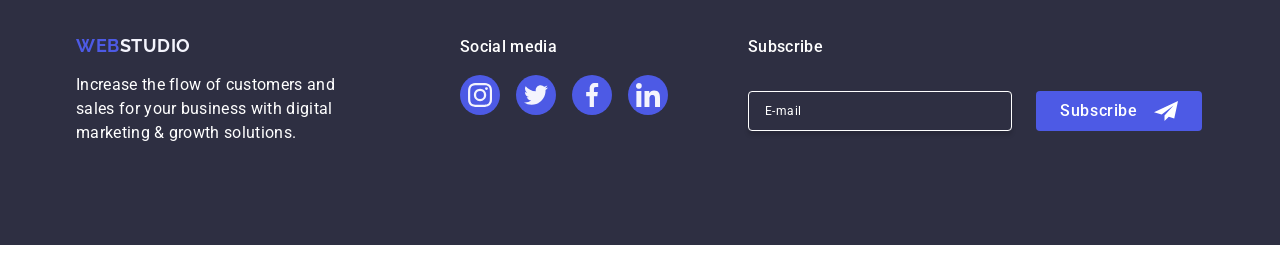
==== commit 14b6aa6f: "25" ====
--- a/index.html
+++ b/index.html
@@ -564,24 +564,23 @@
 
         <div class="footer-div-form">
           <form class="footer-form">
-            <!-- <div class="form-wrap1"> -->
+          
             <label class="footer-label" for="footer-subscribe">Subscribe</label>
-              <input
+              <div class="form-wrap">
+            <input
                 class="footer-input"
                 id="footer-subscribe"
                 type="email"
                 name="footer-name"
                 placeholder="E-mail"
               />
-              <!-- </div> -->
-              <!-- <div class="form-wrap2"> -->
             <button class="footer-button" type="submit">
               Subscribe
               <svg class="footer-svg" width="24" height="24">
                 <use href="./images/icons.svg#icon-frame"></use>
               </svg>
             </button>
-            <!-- </div> -->
+          </div>
           </form>
       </div>
       </div>
--- a/css/styles.css
+++ b/css/styles.css
@@ -1163,7 +1163,11 @@
   width: 264px;
   margin-bottom: 0;
 }
-
+.form-wrap {
+  display: flex;
+  flex-direction: row;
+  gap: 24px;
+}
 @media screen and (min-width: 768px) and (max-width: 1158px) {
  .section-three .container {
     max-width: 552px;
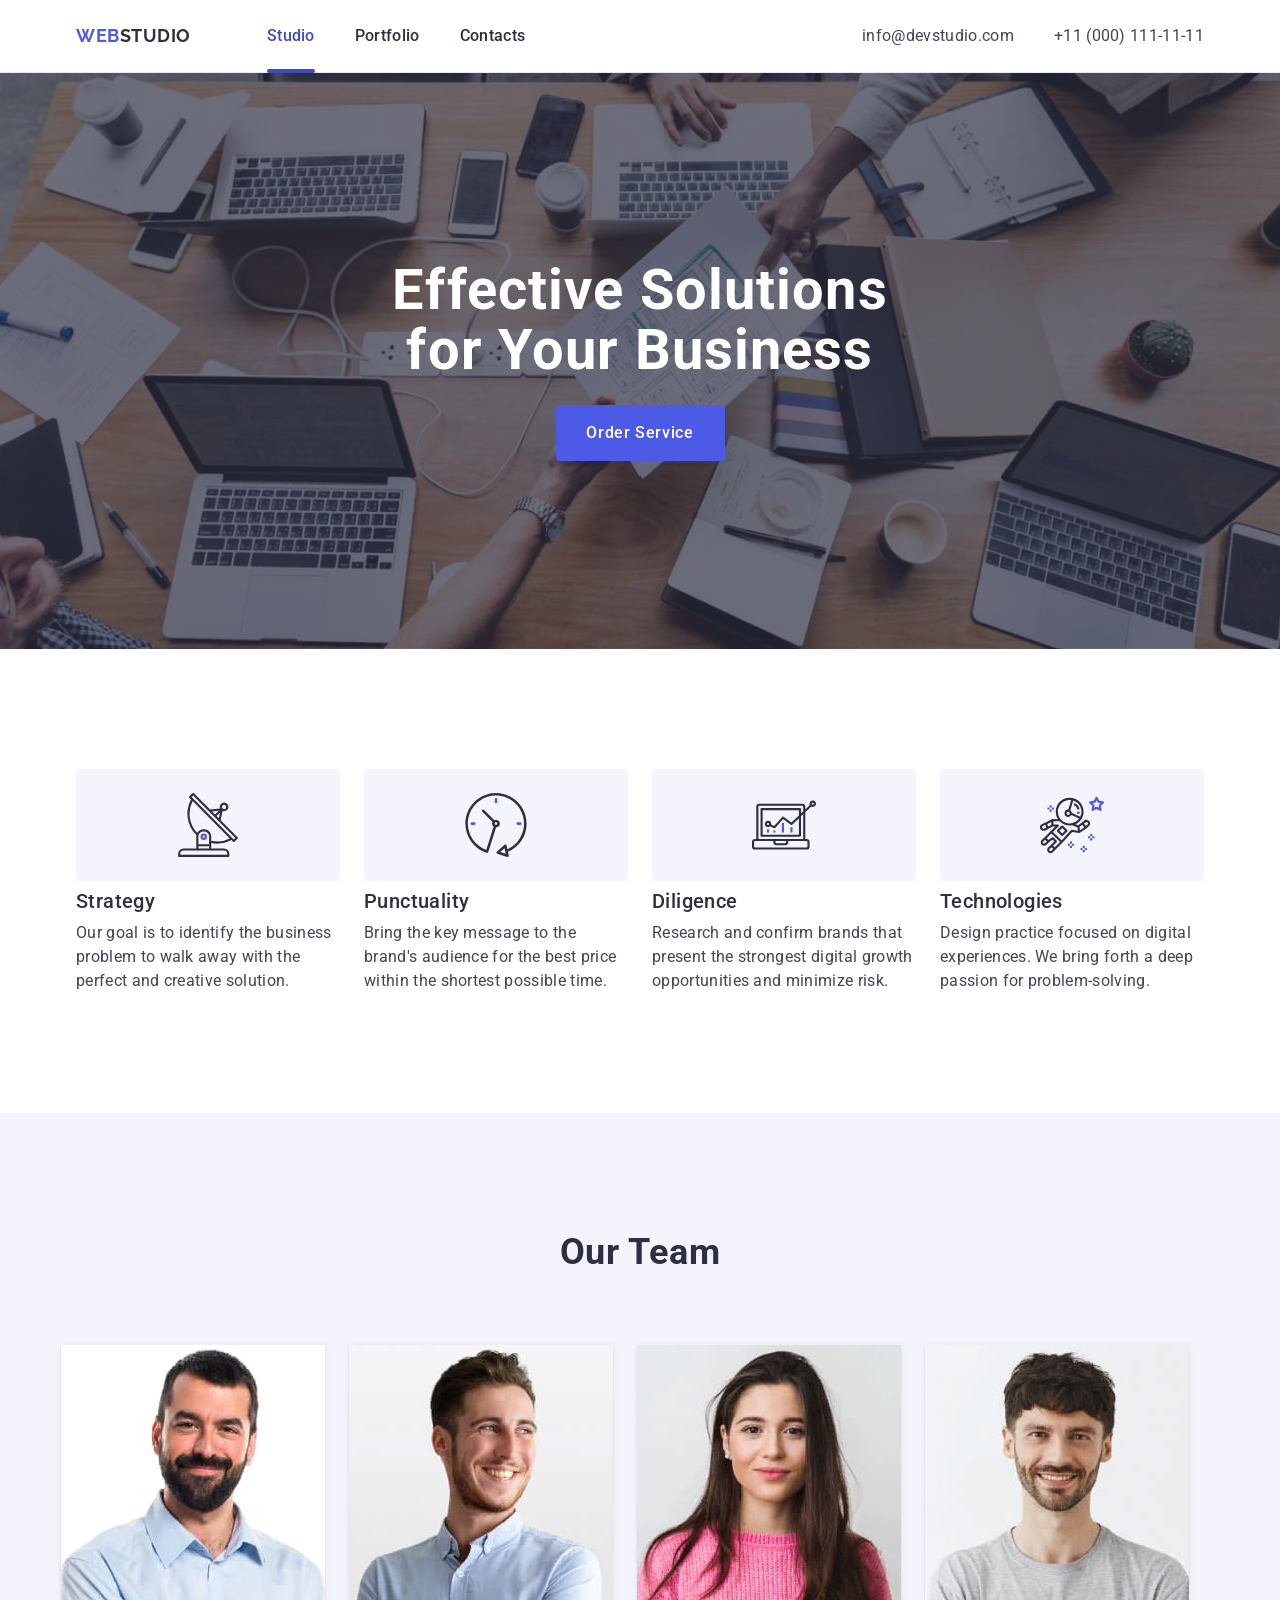
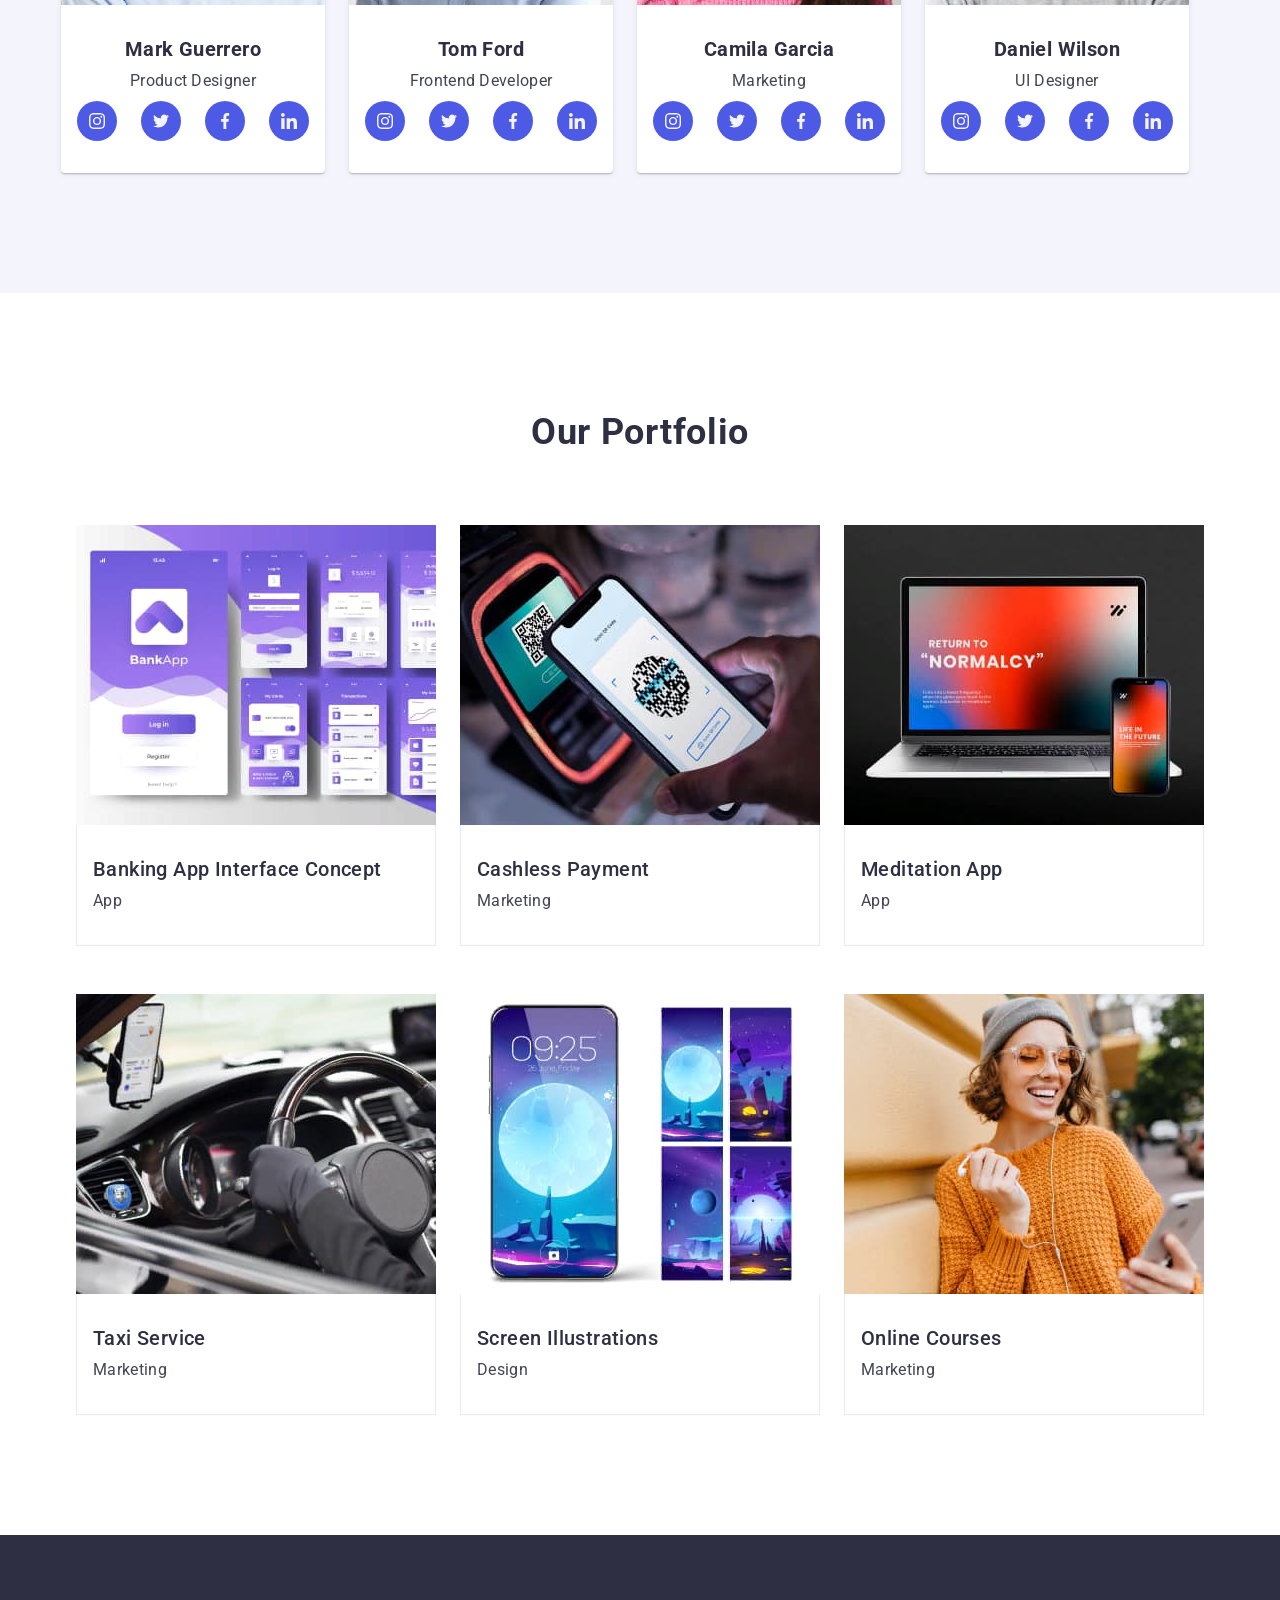
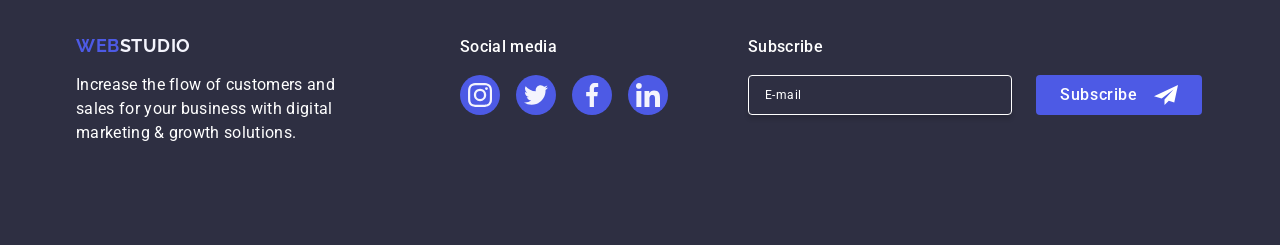
==== commit 304066fa: "26" ====
--- a/index.html
+++ b/index.html
@@ -39,12 +39,12 @@
 
         <address class="address">
           <ul class="address-list list">
-            <li class="adress-item">
+            <li class="address-item">
               <a class="address-link link" href="mailto:info@devstudio.com"
                 >info@devstudio.com</a
               >
             </li>
-            <li class="adress-item">
+            <li class="address-item">
               <a class="address-link link" href="tel:+110001111111"
                 >+11 (000) 111-11-11</a
               >
--- a/css/styles.css
+++ b/css/styles.css
@@ -167,6 +167,7 @@
 }
 
 .address-item {
+  font-style: normal;
     font-weight: 400;
     font-size: 12px;
     line-height: 1,17;
@@ -683,6 +684,7 @@
   align-items: center;
   /* + */
   padding: 115px 24px 77px 8px;
+  
 }
 
 .gap {
@@ -736,7 +738,7 @@
       font-weight: 500;
       line-height: 1.5;
       letter-spacing: 0.02em;
-      margin-bottom: 16px;
+
 }
 
 
@@ -747,7 +749,6 @@
 
 .footer-form {
   display: flex;
-  /* gap: 24px; */
   gap: 16px;
   flex-direction: column;
 }
@@ -1168,9 +1169,9 @@
   flex-direction: row;
   gap: 24px;
 }
-@media screen and (min-width: 768px) and (max-width: 1158px) {
+@media screen and (min-width: 768px) and (max-width: 1157px) {
  .section-three .container {
-    max-width: 552px;
+    max-width: 584px;
   }
 }
 }
@@ -1268,11 +1269,7 @@
 /* footer */
 .footer {
   padding: 100px 0;
-}
-.footer {
-font-weight: 800; 
-margin-bottom: 16px;
-}
+
 .footer-flex {
   align-items: baseline;
   flex-direction: row;
